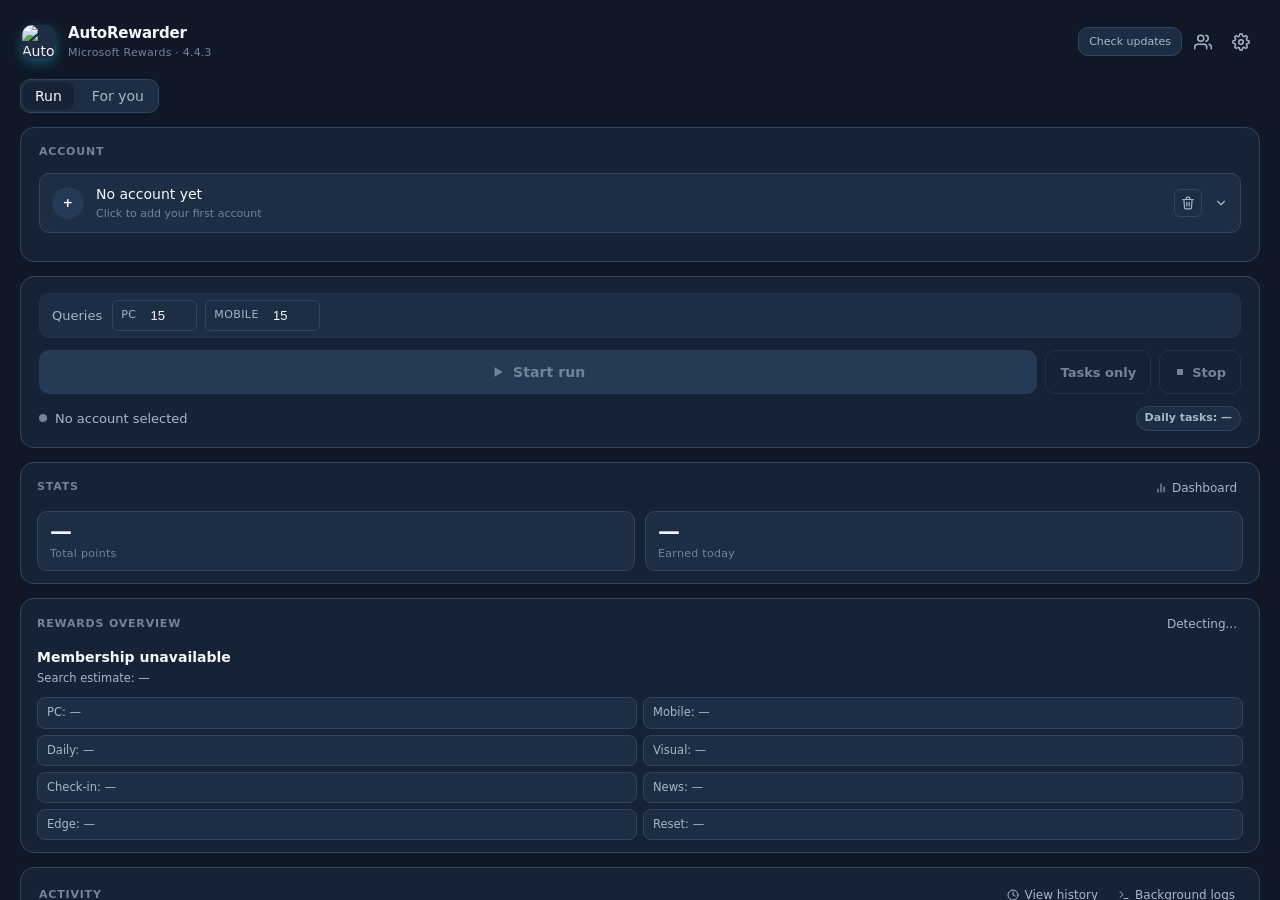
==== gui/index.html @ c113e915 "feat(pairing): add 2-step phone pairing wizard with direct APK download QR (v4.4.3)" ====
<!DOCTYPE html>
<html lang="en">
<head>
  <meta charset="UTF-8">
  <title>AutoRewarder</title>

  <link rel="stylesheet" href="normalize.css">
  <link rel="stylesheet" href="styles.css">
</head>
<body>

  <main class="app">

    <!-- ==================== Header ==================== -->
    <header class="app-header">
      <div class="brand">
        <div class="brand-mark" aria-hidden="true">
        <img src="autorewarder-icon.ico" alt="AutoRewarder">
        </div>
        <div class="brand-text">
          <h1>AutoRewarder</h1>
          <span class="brand-sub" id="app_version">Microsoft Rewards · 4.4.3</span>
        </div>
      </div>

      <div class="header-actions">
        <button id="updates_btn" class="updates-btn" type="button" onclick="check_updates_manual()" title="Check for updates">Check updates</button>
        <button id="manageBtn" class="icon-ghost" type="button" aria-label="Manage accounts" title="Manage accounts">
          <svg width="18" height="18" viewBox="0 0 24 24" fill="none" stroke="currentColor" stroke-width="2" stroke-linecap="round" stroke-linejoin="round">
            <path d="M17 21v-2a4 4 0 0 0-4-4H5a4 4 0 0 0-4 4v2"></path>
            <circle cx="9" cy="7" r="4"></circle>
            <path d="M23 21v-2a4 4 0 0 0-3-3.87"></path>
            <path d="M16 3.13a4 4 0 0 1 0 7.75"></path>
          </svg>
        </button>
        <button id="settingsBtn" class="icon-ghost" type="button" aria-label="Settings" title="Settings">
          <svg width="18" height="18" viewBox="0 0 24 24" fill="none" stroke="currentColor" stroke-width="2" stroke-linecap="round" stroke-linejoin="round">
            <circle cx="12" cy="12" r="3"></circle>
            <path d="M19.4 15a1.65 1.65 0 0 0 .33 1.82l.06.06a2 2 0 1 1-2.83 2.83l-.06-.06a1.65 1.65 0 0 0-1.82-.33 1.65 1.65 0 0 0-1 1.51V21a2 2 0 1 1-4 0v-.09A1.65 1.65 0 0 0 9 19.4a1.65 1.65 0 0 0-1.82.33l-.06.06a2 2 0 1 1-2.83-2.83l.06-.06A1.65 1.65 0 0 0 4.6 15a1.65 1.65 0 0 0-1.51-1H3a2 2 0 1 1 0-4h.09A1.65 1.65 0 0 0 4.6 9a1.65 1.65 0 0 0-.33-1.82l-.06-.06a2 2 0 1 1 2.83-2.83l.06.06A1.65 1.65 0 0 0 9 4.6a1.65 1.65 0 0 0 1-1.51V3a2 2 0 1 1 4 0v.09a1.65 1.65 0 0 0 1 1.51 1.65 1.65 0 0 0 1.82-.33l.06-.06a2 2 0 1 1 2.83 2.83l-.06.06A1.65 1.65 0 0 0 19.4 9a1.65 1.65 0 0 0 1.51 1H21a2 2 0 1 1 0 4h-.09a1.65 1.65 0 0 0-1.51 1z"></path>
          </svg>
        </button>
      </div>
    </header>

    <div id="updates_panel" class="update-panel" hidden>
      <span id="updates_message"></span>
      <span class="update-actions">
        <button id="updates_download_btn" class="btn-secondary" type="button" onclick="download_custom_update()">Download</button>
        <button class="btn-secondary" type="button" onclick="cancel_custom_update()">Cancel</button>
      </span>
    </div>

    <div id="update_modal" class="update-modal-backdrop" hidden>
      <section class="update-modal" role="dialog" aria-modal="true" aria-labelledby="update_modal_title">
        <div class="update-logo-wrap">
          <img class="update-logo" src="autorewarder-icon.ico" alt="AutoRewarder">
        </div>
        <h2 id="update_modal_title" class="update-modal-title" data-i18n="update.title">Updating AutoRewarder</h2>
        <p id="update_modal_stage" class="update-modal-stage" data-i18n="update.downloading">Downloading…</p>
        <div class="update-progress-track" aria-hidden="true">
          <div id="update_progress_bar" class="update-progress-bar"></div>
        </div>
        <p id="update_modal_detail" class="update-modal-detail" data-i18n="update.detail">Please keep AutoRewarder open.</p>
      </section>
    </div>

    <nav class="app-tabs" role="tablist" aria-label="Main">
      <button type="button" class="app-tab is-active" id="tab_btn_run" role="tab" aria-selected="true" onclick="switch_app_tab('run')" data-i18n="run">Run</button>
      <button type="button" class="app-tab" id="tab_btn_manual" role="tab" aria-selected="false" onclick="switch_app_tab('manual')">
        <span data-i18n="for_you">For you</span> <span class="tab-badge" id="manual_badge" hidden>0</span>
      </button>
    </nav>

    <div id="panel_run">
    <!-- ==================== Account card ==================== -->
    <section class="card account-card">
      <div class="card-label" data-i18n="account">Account</div>
      <div class="account-picker" id="account_picker">
        <div class="account-trigger" id="account_trigger" role="button" tabindex="0" aria-haspopup="listbox" aria-expanded="false">
          <span class="avatar" id="current_avatar" aria-hidden="true">?</span>
          <span class="account-info">
            <span class="account-name" id="current_label">No account</span>
            <span class="account-meta" id="current_meta">Loading…</span>
          </span>
          <button class="account-delete icon-btn danger" id="deleteAccountBtn" type="button" aria-label="Delete this account" title="Delete this account" hidden>
            <svg viewBox="0 0 24 24" aria-hidden="true"><polyline points="3 6 5 6 21 6"></polyline><path d="M19 6l-1 14a2 2 0 0 1-2 2H8a2 2 0 0 1-2-2L5 6"></path><path d="M10 11v6"></path><path d="M14 11v6"></path><path d="M9 6V4a2 2 0 0 1 2-2h2a2 2 0 0 1 2 2v2"></path></svg>
          </button>
          <svg class="chev" width="14" height="14" viewBox="0 0 24 24" fill="none" stroke="currentColor" stroke-width="2" stroke-linecap="round" stroke-linejoin="round" aria-hidden="true">
            <polyline points="6 9 12 15 18 9"></polyline>
          </svg>
        </div>
        <div class="account-menu" id="account_menu" role="listbox" hidden></div>
      </div>
      <div class="phone-device" id="phone_device_wrap"></div>
    </section>

    <!-- ==================== Run card ==================== -->
    <section class="card run-card">
      <div class="run-top">
        <div class="field-inline queries-panel">
          <span class="field-label" data-i18n="queries">Queries</span>
          <div class="count-group">
            <label class="count-field" title="Desktop searches (up to 30/day on Microsoft Rewards)">
              <span>PC</span>
              <input type="number" id="count_pc" value="15" min="0" max="130">
            </label>
            <label class="count-field" title="Mobile searches (up to 20/day on Microsoft Rewards)">
              <span data-i18n="label.mobile">Mobile</span>
              <input type="number" id="count_mobile" value="15" min="0" max="99">
            </label>
          </div>
        </div>
      </div>

      <div class="run-actions">
        <button id="start_btn" class="primary-btn-lg" onclick="start_bot()" disabled>
          <svg class="btn-icon" width="14" height="14" viewBox="0 0 24 24" fill="currentColor" aria-hidden="true">
            <polygon points="6 4 20 12 6 20 6 4"></polygon>
          </svg>
          <span class="btn-label" data-i18n="run.start">Start run</span>
        </button>
        <button id="tasks_only_btn" class="tasks-only-btn" type="button" onclick="start_tasks_only()" disabled title="Skip searches; only remaining daily tasks, visual search, check-in and news" data-i18n="run.tasks">
          Tasks only
        </button>
        <button id="stop_btn" class="stop-btn" type="button" onclick="stop_bot()" disabled aria-label="Stop the current run">
          <svg width="12" height="12" viewBox="0 0 24 24" fill="currentColor" aria-hidden="true">
            <rect x="6" y="6" width="12" height="12" rx="1"></rect>
          </svg>
          <span class="stop-label" data-i18n="run.stop">Stop</span>
        </button>
      </div>
      <p class="run-block-reason" id="run_block_reason" hidden></p>

      <div class="status-row">
        <span class="dot" id="dot"></span>
        <span id="status_text">Loading…</span>
        <span class="task-pill" id="daily_task_pill" data-state="unknown">Daily tasks: —</span>
      </div>
    </section>

    <!-- ==================== Stats card ==================== -->
    <section class="card stats-card" id="stats_card" role="button" tabindex="0"
             title="Open the statistics dashboard" onclick="show_stats()"
             onkeydown="if (event.key === 'Enter' || event.key === ' ') { event.preventDefault(); show_stats(); }">
      <div class="card-header">
             <div class="card-label" data-i18n="stats">Stats</div>
        <span class="ghost-link" aria-hidden="true">
          <svg width="12" height="12" viewBox="0 0 24 24" fill="none" stroke="currentColor" stroke-width="2" stroke-linecap="round" stroke-linejoin="round">
            <line x1="18" y1="20" x2="18" y2="10"></line>
            <line x1="12" y1="20" x2="12" y2="4"></line>
            <line x1="6" y1="20" x2="6" y2="14"></line>
          </svg>
           <span data-i18n="stats.dashboard">Dashboard</span>
        </span>
      </div>
      <div class="stats-tiles">
        <div class="stat-tile">
          <span class="stat-value" id="stat_total">—</span>
           <span class="stat-label" id="stat_total_label" data-i18n="stats.total">Total points</span>
        </div>
        <div class="stat-tile">
          <span class="stat-value" id="stat_session">—</span>
          <span class="stat-label"><span data-i18n="stats.today">Earned today</span> <span id="stat_session_date" class="stat-date"></span></span>
        </div>
      </div>
    </section>

    <section class="card rewards-card" id="rewards_overview_card">
      <div class="card-header">
         <div class="card-label" data-i18n="rewards">Rewards overview</div>
        <span class="ghost-link" id="rewards_region">Detecting...</span>
      </div>
      <div class="rewards-summary">
        <div><strong id="rewards_level">Membership unavailable</strong><span id="rewards_estimate">Search estimate: —</span></div>
        <div class="rewards-progress">
          <span id="progress_pc">PC: —</span><span id="progress_mobile">Mobile: —</span>
          <span id="progress_daily">Daily: —</span>
          <span id="progress_visual">Visual: —</span>
          <span id="progress_checkin">Check-in: —</span>
          <span id="progress_news">News: —</span>
          <span id="progress_edge">Edge: —</span>
          <span id="progress_reset">Reset: —</span>
        </div>
      </div>
    </section>

    <!-- ==================== Activity card ==================== -->
    <section class="card activity-card">
      <div class="card-header">
         <div class="card-label" data-i18n="activity">Activity</div>
        <div style="display:flex; gap:8px; align-items:center;">
          <button id="history_btn" class="ghost-link" type="button" onclick="show_history()">
            <svg width="12" height="12" viewBox="0 0 24 24" fill="none" stroke="currentColor" stroke-width="2" stroke-linecap="round" stroke-linejoin="round" aria-hidden="true">
              <circle cx="12" cy="12" r="10"></circle>
              <polyline points="12 6 12 12 16 14"></polyline>
            </svg>
            <span data-i18n="history">View history</span>
          </button>
          <button id="logs_btn" class="ghost-link" type="button" onclick="show_background_logs()">
            <svg width="12" height="12" viewBox="0 0 24 24" fill="none" stroke="currentColor" stroke-width="2" stroke-linecap="round" stroke-linejoin="round" aria-hidden="true">
              <path d="M4 17l6-6-6-6"></path>
              <path d="M12 19h8"></path>
            </svg>
            <span data-i18n="background_logs">Background logs</span>
          </button>
        </div>
      </div>
      <div id="log_area" class="activity-feed"></div>
    </section>
    </div>

    <div id="panel_manual" hidden>
      <section class="card manual-card">
        <div class="card-header">
          <div class="card-label">Needs you</div>
        </div>
        <p class="manual-hint">Quests and leftover cards from your live /earn page that still need you (or that the bot could not finish). The list is detected and refreshed automatically in the background. Ignore hides until you unignore; Remove hides for good.</p>
        <div id="manual_task_list" class="manual-list"></div>
        <div id="manual_ignored_wrap" hidden>
          <div class="card-label" style="margin-top:14px">Ignored</div>
          <div id="manual_ignored_list" class="manual-list"></div>
        </div>
      </section>
    </div>

    <footer class="app-footer">
        AutoRewarder by <img class="footer-logo" src="autorewarder-icon.ico" alt="AutoRewarder"> <a href="#" id="repo_link" onclick="pywebview.api.open_link('https://github.com/iGlitchOn'); return false;">iGlitchOn</a>
    </footer>

  </main>

  <!-- ==================== Empty state (first launch) ==================== -->
  <div id="empty_state" class="empty-overlay" hidden>
    <div class="empty-card">
      <div class="empty-illu" aria-hidden="true">
        <svg width="96" height="96" viewBox="0 0 96 96" fill="none" stroke="currentColor" stroke-width="2" stroke-linecap="round" stroke-linejoin="round">
          <rect x="14" y="22" width="68" height="44" rx="4" fill="var(--surface-2)"></rect>
          <line x1="8" y1="70" x2="88" y2="70"></line>
          <line x1="38" y1="70" x2="58" y2="70" stroke-width="3" stroke="var(--surface-2)"></line>
          <circle cx="48" cy="42" r="11" fill="var(--accent-soft)" stroke="var(--accent)"></circle>
          <line x1="48" y1="36" x2="48" y2="48" stroke="var(--accent)"></line>
          <line x1="42" y1="42" x2="54" y2="42" stroke="var(--accent)"></line>
        </svg>
      </div>
      <h2 class="empty-title" data-i18n="welcome">Welcome to AutoRewarder</h2>
      <p class="empty-subtitle" data-i18n="add_first_account">Add your first Microsoft account to get started.</p>
      <button id="empty_cta" class="primary-btn-lg" type="button" data-i18n="add_account">Add account</button>
    </div>
  </div>

  <!-- ==================== Settings modal ==================== -->
  <div id="settings_modal" class="modal-backdrop" hidden>
    <div class="modal-box wide" role="dialog" aria-modal="true" aria-labelledby="settings_modal_title">
      <div class="modal-header">
        <h3 id="settings_modal_title" class="modal-title" data-i18n="settings">Settings</h3>
        <button id="settingsModalClose" class="icon-ghost" type="button" aria-label="Close">
          <svg width="16" height="16" viewBox="0 0 24 24" fill="none" stroke="currentColor" stroke-width="2" stroke-linecap="round" stroke-linejoin="round">
            <line x1="18" y1="6" x2="6" y2="18"></line>
            <line x1="6" y1="6" x2="18" y2="18"></line>
          </svg>
        </button>
      </div>
      <div class="modal-body">

        <section class="settings-group">
          <div class="settings-group-title" data-i18n="general">General</div>
          <div class="settings-row">
            <div class="settings-row-text">
              <div class="settings-row-label" data-i18n="settings.language">Language</div>
              <div class="settings-row-hint" data-i18n="settings.language_hint">Automatic uses Windows / region. Applies to this PC and the linked phone.</div>
            </div>
            <select id="uiLanguageSelect" class="settings-select">
              <option value="auto" data-i18n="settings.language_auto">Automatic (Windows / region)</option>
              <option value="es" data-language-option="es">Español</option>
              <option value="en" data-language-option="en">English</option>
              <option value="pt" data-language-option="pt">Português</option>
              <option value="zh" data-language-option="zh">中文</option>
            </select>
          </div>
          <label class="settings-row">
            <div class="settings-row-text">
              <div class="settings-row-label" data-i18n="hide_browser">Hide browser</div>
              <div class="settings-row-hint" data-i18n="hide_browser_hint">Run Edge in the background (headless). Off by default. Saved automatically when you toggle it.</div>
            </div>
            <span class="toggle-compact">
              <input type="checkbox" id="hideBrowserToggle">
              <span class="toggle-pill"></span>
            </span>
          </label>
          <label class="settings-row">
            <div class="settings-row-text">
              <div class="settings-row-label" data-i18n="open_on_login">Open AutoRewarder when you sign in</div>
              <div class="settings-row-hint" id="open_on_login_hint" data-i18n="settings.login_hint">When you sign in to Windows, run leftover searches and daily tasks. If everything is already done, AutoRewarder closes.</div>
            </div>
            <span class="toggle-compact">
              <input type="checkbox" id="openOnLoginToggle">
              <span class="toggle-pill"></span>
            </span>
          </label>
          <label class="settings-row">
            <div class="settings-row-text">
              <div class="settings-row-label" data-i18n="background_run">Enable Background Auto-Run</div>
              <div class="settings-row-hint" id="startup_hint" data-i18n="settings.background_hint">Automatically run AutoRewarder in the background at each account's scheduled time.</div>
            </div>
            <span class="toggle-compact">
              <input type="checkbox" id="startupToggle">
              <span class="toggle-pill"></span>
            </span>
          </label>
          <label class="settings-row">
            <div class="settings-row-text">
              <div class="settings-row-label" data-i18n="close_to_tray">Close to tray</div>
              <div class="settings-row-hint" data-i18n="close_to_tray_hint">Clicking X minimizes to the system tray instead of quitting. Takes effect on next launch.</div>
            </div>
            <span class="toggle-compact">
              <input type="checkbox" id="closeToTrayToggle">
              <span class="toggle-pill"></span>
            </span>
          </label>
          <div class="settings-row" style="flex-direction: column; align-items: stretch; gap: 10px;">
            <div class="settings-row-text">
              <div class="settings-row-label" data-i18n="settings.manual_delay_title">Pause between manual searches</div>
              <div class="settings-row-hint" data-i18n="settings.manual_delay_hint">Sets a random pause between search queries during a normal manual run. Does not apply to scheduled runs or Advanced scheduling.</div>
            </div>
            <div class="form-grid-2">
              <div class="form-field">
                <label for="manualSearchDelayMin" data-i18n="settings.manual_delay_min">MINIMUM, SECONDS</label>
                <input type="number" id="manualSearchDelayMin" min="0" max="1800" step="0.1" value="4">
              </div>
              <div class="form-field">
                <label for="manualSearchDelayMax" data-i18n="settings.manual_delay_max">MAXIMUM, SECONDS</label>
                <input type="number" id="manualSearchDelayMax" min="0" max="1800" step="0.1" value="10">
              </div>
            </div>
          </div>
        </section>

        <section class="settings-group">
          <div class="settings-group-title" data-i18n="daily_tasks">Daily tasks</div>
          <p class="settings-group-hint" data-i18n="daily_tasks_group_hint">
            A task that already ran today is skipped on the next run. Turn these on to run it again anyway.
          </p>
          <label class="settings-row">
            <div class="settings-row-text">
              <div class="settings-row-label" data-i18n="force_daily">Force daily tasks</div>
              <div class="settings-row-hint" data-i18n="force_daily_hint">Run the Daily Set and More Activities even when today is already marked as done. Cards that are genuinely complete are still skipped.</div>
            </div>
            <span class="toggle-compact">
              <input type="checkbox" id="forceDailyToggle">
              <span class="toggle-pill"></span>
            </span>
          </label>
          <label class="settings-row">
            <div class="settings-row-text">
              <div class="settings-row-label" data-i18n="force_visual">Force visual search</div>
              <div class="settings-row-hint" data-i18n="force_visual_hint">Run the visual search even when today is already marked as done. A different image is used each time.</div>
            </div>
            <span class="toggle-compact">
              <input type="checkbox" id="forceVisualToggle">
              <span class="toggle-pill"></span>
            </span>
          </label>
        </section>

        <section class="settings-group">
          <div class="settings-group-title" data-i18n="search_terms">Search terms</div>
          <label class="settings-row">
            <div class="settings-row-text">
              <div class="settings-row-label" data-i18n="ai_terms">Generate search terms with AI (LLM)</div>
              <div class="settings-row-hint" data-i18n="ai_terms_hint">Use your own LLM API key to generate fresh queries in your language on each run. Falls back to the built-in list if generation fails.</div>
            </div>
            <span class="toggle-compact">
              <input type="checkbox" id="llmToggle">
              <span class="toggle-pill"></span>
            </span>
          </label>

          <div id="llm_fields" class="llm-fields">
            <div class="form-grid-2">
              <div class="form-field">
                <label for="llmProvider" data-i18n="provider">Provider</label>
                <select id="llmProvider">
                  <option value="openai">OpenAI</option>
                  <option value="openai-compatible">OpenAI-compatible</option>
                  <option value="anthropic">Anthropic</option>
                  <option value="gemini">Google Gemini</option>
                </select>
              </div>
              <div class="form-field">
                <label for="llmModel" data-i18n="model">Model</label>
                <input type="text" id="llmModel" data-i18n-placeholder="default_provider" placeholder="Default for provider" autocomplete="off" spellcheck="false">
              </div>
            </div>
            <div class="form-field" id="llm_base_url_field" hidden style="margin-bottom: 10px;">
              <label for="llmBaseUrl" data-i18n="base_url">Base URL</label>
              <input type="url" id="llmBaseUrl" placeholder="https://api.example.com/v1 or http://localhost:11434/v1" autocomplete="off" spellcheck="false">
            </div>
            <div class="form-grid-2">
              <div class="form-field">
                <label for="llmApiKey" data-i18n="api_key">API key</label>
                <input type="password" id="llmApiKey" data-i18n-placeholder="your_api_key" placeholder="Your own API key" autocomplete="off" spellcheck="false">
              </div>
              <div class="form-field">
                <label for="llmLocale" data-i18n="language">Language</label>
                <input type="text" id="llmLocale" placeholder="auto" autocomplete="off" spellcheck="false">
              </div>
            </div>
            <p class="form-hint" id="llm_locale_hint">Leave "auto" to follow your system language, or enter a locale like fr-FR.</p>
            <p class="form-hint" data-i18n="llm_key_hint">Your API key is stored locally in settings.json (plain text). Requests only send a prompt asking for queries — no personal data.</p>
          </div>
        </section>

        <section class="settings-group">
          <div class="settings-group-title" data-i18n="scheduled_runs">Scheduled runs</div>
          <p class="settings-group-hint" data-i18n="schedule_group_hint">
            One schedule per account. Each run fires at a random minute inside its window for a natural look.
          </p>
          <div id="schedule_accounts_list" class="schedule-accounts-list"></div>
          <div id="schedule_empty" class="accounts-empty" data-i18n="schedule_empty_hint" hidden>
            No accounts yet. Add one first to schedule a run.
          </div>
        </section>

      </div>
      <div class="modal-footer">
        <button id="settingsCancel" class="btn-secondary" type="button" data-i18n="cancel">Cancel</button>
        <button id="settingsSave" class="btn-primary" type="button" data-i18n="save">Save</button>
      </div>
    </div>
  </div>

  <!-- ==================== Phone pairing modal (2 steps) ==================== -->
  <div id="phone_pair_modal" class="modal-backdrop" hidden>
    <div class="modal-box" role="dialog" aria-modal="true" aria-labelledby="phone_pair_title">
      <div class="modal-header">
        <h3 id="phone_pair_title" class="modal-title" data-i18n="pair.title">Link a phone</h3>
        <button id="phonePairClose" class="icon-ghost" type="button" aria-label="Close" onclick="cancel_phone_pairing()">
          <svg width="16" height="16" viewBox="0 0 24 24" fill="none" stroke="currentColor" stroke-width="2" stroke-linecap="round" stroke-linejoin="round">
            <line x1="18" y1="6" x2="6" y2="18"></line>
            <line x1="6" y1="6" x2="18" y2="18"></line>
          </svg>
        </button>
      </div>
      <div class="modal-body">
        <div class="pair-stepper" role="tablist">
          <button type="button" class="pair-step-tab is-active" id="pair_tab_step1" role="tab" aria-selected="true" onclick="set_phone_pair_step(1)">
            <span class="step-num">1</span>
            <span data-i18n="pair.step1_tab">Install app</span>
          </button>
          <button type="button" class="pair-step-tab" id="pair_tab_step2" role="tab" aria-selected="false" onclick="set_phone_pair_step(2)">
            <span class="step-num">2</span>
            <span data-i18n="pair.step2_tab">Link phone</span>
          </button>
        </div>

        <!-- Step 1: Download & Install latest Mobile APK -->
        <div id="phone_pair_step1" class="pair-step-panel">
          <p class="modal-message" data-i18n="pair.step1_desc">Scan this QR code with your phone's camera to automatically download the latest AutoRewarder APK.</p>
          <img id="phone_apk_qr" class="pair-qr" alt="Download APK QR" hidden>
          <div class="pair-center-actions">
            <button class="btn-secondary" type="button" id="phone_apk_copy" onclick="copy_apk_download_link()" data-i18n="pair.copy_apk_link">Copy download link</button>
          </div>
        </div>

        <!-- Step 2: Pair with QR or 6-digit code -->
        <div id="phone_pair_step2" class="pair-step-panel" hidden>
          <p class="modal-message" data-i18n="pair.hint">Open AutoRewarder on your phone and scan this QR code or enter the 6-digit code below.</p>
          <div class="pair-code" id="phone_pair_code" title="Click to copy">------</div>
          <div class="pair-center-actions">
            <button class="btn-secondary" type="button" id="phone_pair_copy" onclick="copy_pair_code()" data-i18n="pair.copy">Copy code</button>
          </div>
          <img id="phone_pair_qr" class="pair-qr" alt="Pairing QR" hidden>
          <p class="pair-meta" id="phone_pair_meta" data-i18n="pair.waiting">Starting remote link…</p>
        </div>
      </div>
      <div class="modal-footer">
        <button class="btn-secondary" type="button" id="phone_pair_back_btn" onclick="set_phone_pair_step(1)" data-i18n="pair.back_step1" hidden>← Step 1: Install</button>
        <button class="btn-secondary" type="button" onclick="cancel_phone_pairing()" data-i18n="cancel">Cancel</button>
        <button class="btn-primary" type="button" id="phone_pair_next_btn" onclick="set_phone_pair_step(2)" data-i18n="pair.next_step2">Next: Link phone →</button>
      </div>
    </div>
  </div>

  <!-- ==================== Accounts management modal ==================== -->
  <div id="accounts_modal" class="modal-backdrop" hidden>
    <div class="modal-box wide" role="dialog" aria-modal="true" aria-labelledby="accounts_modal_title">
      <div class="modal-header">
        <h3 id="accounts_modal_title" class="modal-title">Your accounts</h3>
        <button id="accountsModalClose" class="icon-ghost" type="button" aria-label="Close">
          <svg width="16" height="16" viewBox="0 0 24 24" fill="none" stroke="currentColor" stroke-width="2" stroke-linecap="round" stroke-linejoin="round">
            <line x1="18" y1="6" x2="6" y2="18"></line>
            <line x1="6" y1="6" x2="18" y2="18"></line>
          </svg>
        </button>
      </div>
      <div class="modal-body">
        <ul id="accounts_list" class="accounts-list"></ul>
        <button id="addAccountBtn" class="secondary-btn" type="button">
          <svg width="13" height="13" viewBox="0 0 24 24" fill="none" stroke="currentColor" stroke-width="2.2" stroke-linecap="round" stroke-linejoin="round" aria-hidden="true">
            <line x1="12" y1="5" x2="12" y2="19"></line>
            <line x1="5" y1="12" x2="19" y2="12"></line>
          </svg>
          Add account
        </button>
      </div>
    </div>
  </div>

  <!-- ==================== Toast container ==================== -->
  <div id="toast_container" class="toast-container" aria-live="polite" aria-atomic="false"></div>

  <!-- ==================== Generic modal ==================== -->
  <div id="app_modal" class="modal-backdrop" hidden>
    <div class="modal-box" role="dialog" aria-modal="true" aria-labelledby="modal_title">
      <div class="modal-header">
        <h3 id="modal_title" class="modal-title">Title</h3>
      </div>
      <div class="modal-body">
        <p id="modal_message" class="modal-message"></p>
        <input id="modal_input" class="modal-input" type="text" hidden>
      </div>
      <div class="modal-footer">
        <button id="modal_cancel" class="btn-secondary" type="button">Cancel</button>
        <button id="modal_confirm" class="btn-primary" type="button">OK</button>
      </div>
    </div>
  </div>

  <script src="i18n.js"></script>
  <script src="script.js"></script>
  <script src="settings.js"></script>

</body>
</html>
---- gui/styles.css ----
/* =========================================================================
   AutoRewarder — Design System
   Simple, modern, card-based dark UI.
   ========================================================================= */

:root {
  /* Tell the engine that the whole UI is dark-themed. Native form
     controls (notably the <input type="time"> clock indicator) then
     render their glyphs in their dark-mode variant — white-on-
     transparent instead of black — and stay visible on --surface-1. */
  color-scheme: dark;

  /* Palette */
  --bg:           #101827;
  --surface-1:    #162235;
  --surface-2:    #1d2d43;
  --surface-3:    #253a54;
  --border:       #30465f;
  --border-soft:  #22334a;

  --text:         #f4f8fc;
  --text-muted:   #a7b7c9;
  --text-dim:     #71849b;

  --accent:       #22c7d6;
  --accent-hover: #18aebe;
  --accent-soft:  rgba(34, 199, 214, 0.14);
  --accent-glow:  rgba(34, 199, 214, 0.35);

  --success:      #34d399;
  --success-soft: rgba(52, 211, 153, 0.15);
  --warning:      #f0b44d;
  --warning-soft: rgba(240, 180, 77, 0.15);
  --danger:       #e96b7a;
  --danger-soft:  rgba(233, 107, 122, 0.15);

  /* Geometry */
  --radius-sm:  6px;
  --radius-md:  10px;
  --radius-lg:  14px;
  --radius-xl:  18px;

  --shadow-sm:  0 1px 2px rgba(0, 0, 0, 0.3);
  --shadow-md:  0 4px 12px rgba(0, 0, 0, 0.35);
  --shadow-lg:  0 12px 32px rgba(0, 0, 0, 0.55);
}

* { box-sizing: border-box; }

html, body {
  height: 100%;
  margin: 0;
}

body {
  font-family: "Inter", -apple-system, "Segoe UI", system-ui, sans-serif;
  font-size: 14px;
  line-height: 1.5;
  background-color: var(--bg);
  color: var(--text);
  -webkit-font-smoothing: antialiased;
  user-select: none;
  overflow: hidden;
}

button {
  font-family: inherit;
  font-size: inherit;
  cursor: pointer;
}

/* =========================================================================
   App shell
   ========================================================================= */

.app {
  display: flex;
  flex-direction: column;
  gap: 14px;
  padding: 20px;
  height: 100%;
  overflow-y: auto;
  overscroll-behavior: contain;
  scrollbar-width: none;
  -ms-overflow-style: none;
}

.app::-webkit-scrollbar,
.activity-feed::-webkit-scrollbar,
.account-menu::-webkit-scrollbar,
.modal-body::-webkit-scrollbar {
  width: 0;
  height: 0;
  display: none;
}

/* Header */

.app-header {
  display: flex;
  align-items: center;
  justify-content: space-between;
  padding: 2px 2px 4px 2px;
}

#panel_run,
#panel_manual {
  display: flex;
  flex-direction: column;
  gap: 14px;
}

#panel_run[hidden],
#panel_manual[hidden] {
  display: none !important;
}

.app-tabs {
  display: flex;
  gap: 6px;
  padding: 2px;
  background: var(--surface-2);
  border: 1px solid var(--border);
  border-radius: var(--radius-md);
  width: fit-content;
}

.app-tab {
  border: 0;
  background: transparent;
  color: var(--text-muted);
  padding: 6px 12px;
  border-radius: 8px;
  display: inline-flex;
  align-items: center;
  gap: 6px;
}

.app-tab.is-active {
  background: var(--surface-1);
  color: var(--text);
}

.tab-badge {
  min-width: 18px;
  height: 18px;
  padding: 0 5px;
  border-radius: 9px;
  background: var(--accent-soft);
  color: var(--accent);
  font-size: 11px;
  line-height: 18px;
  text-align: center;
}

.manual-hint {
  margin: 0 0 12px;
  color: var(--text-muted);
  font-size: 13px;
}

.manual-list {
  display: flex;
  flex-direction: column;
  gap: 8px;
}

.manual-row {
  display: flex;
  gap: 12px;
  align-items: flex-start;
  justify-content: space-between;
  padding: 10px 12px;
  background: var(--surface-2);
  border: 1px solid var(--border);
  border-radius: var(--radius-md);
}

.manual-row.is-ignored {
  opacity: 0.7;
}

.manual-row-title {
  font-weight: 600;
  margin-bottom: 2px;
}

.manual-row-detail {
  color: var(--text-muted);
  font-size: 12px;
}

.manual-row-actions {
  display: flex;
  flex-wrap: wrap;
  gap: 6px;
  flex-shrink: 0;
}

.manual-empty {
  color: var(--text-dim);
  margin: 0;
}

.danger-link {
  color: var(--danger) !important;
}

.brand {
  display: flex;
  align-items: center;
  gap: 12px;
}

.brand-mark {
  width: 34px;
  height: 34px;
  border-radius: 10px;
  background: var(--surface-2);
  overflow: hidden;
  display: flex;
  align-items: center;
  justify-content: center;
  box-shadow: 0 4px 12px var(--accent-glow);
}

.brand-mark img {
  width: 100%;
  height: 100%;
  object-fit: cover;
  display: block;
}

.brand-text h1 {
  margin: 0;
  font-size: 15px;
  font-weight: 600;
  letter-spacing: -0.2px;
}

.brand-sub {
  display: block;
  font-size: 11px;
  color: var(--text-dim);
  letter-spacing: 0.2px;
}

.header-actions {
  display: flex;
  align-items: center;
  gap: 4px;
}

.app-footer {
  text-align: center;
  font-size: 11px;
  color: var(--text-dim);
  padding: 18px 0 8px 0;
  margin-top: auto;
  flex-shrink: 0;
}

.app-footer a {
  color: var(--accent);
  text-decoration: none;
  font-weight: 500;
  transition: color 0.15s;
}

.app-footer a:hover {
  color: var(--accent-hover);
  text-decoration: underline;
}

/* =========================================================================
   Card
   ========================================================================= */

.card {
  background-color: var(--surface-1);
  border: 1px solid var(--border);
  border-radius: var(--radius-lg);
  padding: 16px 18px;
  display: flex;
  flex-direction: column;
  gap: 12px;
}

.card-label {
  font-size: 11px;
  font-weight: 600;
  letter-spacing: 0.8px;
  text-transform: uppercase;
  color: var(--text-dim);
}

.card-header {
  display: flex;
  align-items: center;
  justify-content: space-between;
}

/* =========================================================================
   Account picker (custom dropdown)
   ========================================================================= */

.account-picker {
  position: relative;
}

.account-trigger {
  width: 100%;
  display: flex;
  align-items: center;
  gap: 12px;
  padding: 10px 12px;
  background-color: var(--surface-2);
  border: 1px solid var(--border);
  border-radius: var(--radius-md);
  color: var(--text);
  text-align: left;
  cursor: pointer;
  transition: border-color 0.15s, background-color 0.15s, box-shadow 0.15s;
}

.account-trigger:hover:not(:disabled) {
  border-color: var(--accent);
  background-color: var(--surface-3);
}

.account-trigger:focus-visible {
  outline: none;
  border-color: var(--accent);
  box-shadow: 0 0 0 3px var(--accent-soft);
}

.account-trigger:disabled {
  cursor: not-allowed;
  opacity: 0.7;
}

.account-trigger .account-delete {
  flex: 0 0 auto;
}

.account-trigger[aria-expanded="true"] .chev {
  transform: rotate(180deg);
}

.account-info {
  display: flex;
  flex-direction: column;
  gap: 1px;
  flex: 1;
  min-width: 0;
}

.account-name {
  font-size: 14px;
  font-weight: 500;
  color: var(--text);
  overflow: hidden;
  text-overflow: ellipsis;
  white-space: nowrap;
}

.account-meta {
  font-size: 11px;
  color: var(--text-dim);
}

.phone-device {
  display: flex;
  flex-direction: column;
  gap: 8px;
}

.phone-row {
  width: 100%;
  display: flex;
  align-items: center;
  gap: 12px;
  padding: 10px 12px;
  background-color: var(--surface-2);
  border: 1px solid var(--border);
  border-radius: var(--radius-md);
  color: var(--text);
  text-align: left;
}

.phone-row.is-linked {
  flex-direction: column;
  align-items: stretch;
  gap: 10px;
}

.phone-row-top {
  display: flex;
  align-items: center;
  gap: 10px;
  width: 100%;
  min-width: 0;
}

.phone-row.is-empty {
  border-style: dashed;
  cursor: pointer;
}

.phone-row.is-empty:hover {
  border-color: var(--accent);
  background-color: var(--surface-3);
}

.phone-row .avatar {
  background: #3b6fd9;
}

.avatar.phone-ico {
  display: inline-flex;
  align-items: center;
  justify-content: center;
  font-size: 0;
}
.avatar.phone-ico svg { display: block; }

.phone-dot {
  width: 8px;
  height: 8px;
  border-radius: 50%;
  background: var(--text-dim);
  flex-shrink: 0;
}

.phone-dot.on {
  background: var(--success);
  box-shadow: 0 0 0 3px var(--success-soft);
}

.phone-row-actions {
  display: grid;
  grid-template-columns: repeat(4, minmax(0, 1fr));
  gap: 6px;
  width: 100%;
}

.phone-mini {
  border: 1px solid var(--border);
  background: var(--surface-3);
  color: var(--text-muted);
  padding: 6px 8px;
  border-radius: 8px;
  font-size: 11.5px;
  font-weight: 500;
  text-align: center;
  white-space: nowrap;
  overflow: hidden;
  text-overflow: ellipsis;
  transition: color 0.15s, border-color 0.15s, background-color 0.15s;
}

.phone-mini:hover {
  color: var(--text);
  border-color: var(--accent);
}

.phone-mini.primary-subtle {
  background: var(--accent-soft);
  border-color: rgba(34, 199, 214, 0.35);
  color: var(--accent);
  font-weight: 600;
}

.phone-mini.danger-subtle {
  flex-shrink: 0;
  background: rgba(233, 107, 122, 0.1);
  border-color: rgba(233, 107, 122, 0.3);
  color: var(--danger);
}

.pair-code {
  font-family: ui-monospace, "Cascadia Mono", Consolas, monospace;
  font-size: 32px;
  letter-spacing: 8px;
  text-align: center;
  padding: 14px 0 8px;
  color: var(--text);
}

.pair-meta {
  text-align: center;
  color: var(--text-muted);
  font-size: 12px;
  margin: 0;
}

.pair-code {
  cursor: pointer;
  user-select: all;
}

.pair-qr {
  display: block;
  width: 240px;
  height: 240px;
  margin: 14px auto 8px;
  background: #fff;
  border-radius: 12px;
  padding: 10px;
}

.pair-stepper {
  display: grid;
  grid-template-columns: 1fr 1fr;
  gap: 6px;
  padding: 4px;
  margin-bottom: 12px;
  background: var(--surface-2);
  border: 1px solid var(--border);
  border-radius: var(--radius-md);
}

.pair-step-tab {
  display: inline-flex;
  align-items: center;
  justify-content: center;
  gap: 6px;
  padding: 7px 10px;
  border: none;
  border-radius: 8px;
  background: transparent;
  color: var(--text-muted);
  font-size: 12.5px;
  font-weight: 600;
  cursor: pointer;
  transition: background-color 0.15s, color 0.15s;
}

.pair-step-tab .step-num {
  width: 18px;
  height: 18px;
  border-radius: 50%;
  background: var(--surface-3);
  color: var(--text-muted);
  font-size: 11px;
  font-weight: 700;
  display: inline-flex;
  align-items: center;
  justify-content: center;
}

.pair-step-tab.is-active {
  background: var(--surface-1);
  color: var(--text);
  box-shadow: var(--shadow-sm);
}

.pair-step-tab.is-active .step-num {
  background: var(--accent);
  color: #06131a;
}

.pair-step-panel[hidden] {
  display: none !important;
}

.pair-center-actions {
  display: flex;
  justify-content: center;
  margin: 6px 0;
}

.run-block-reason {
  margin: 8px 0 0;
  color: var(--warning);
  font-size: 12px;
}

.settings-select {
  background: var(--surface-3);
  color: var(--text);
  border: 1px solid var(--border);
  border-radius: 8px;
  padding: 6px 8px;
  max-width: 220px;
}

.chev {
  color: var(--text-muted);
  flex-shrink: 0;
  transition: transform 0.2s;
}

.account-menu {
  position: absolute;
  top: calc(100% + 6px);
  left: 0;
  right: 0;
  z-index: 50;
  background-color: var(--surface-2);
  border: 1px solid var(--border);
  border-radius: var(--radius-md);
  padding: 6px;
  box-shadow: var(--shadow-md);
  max-height: 260px;
  overflow-y: auto;
  animation: menu-in 0.15s ease-out;
}

.account-menu[hidden] { display: none; }

.account-option {
  display: flex;
  align-items: center;
  gap: 10px;
  width: 100%;
  padding: 8px 10px;
  background: transparent;
  border: none;
  border-radius: var(--radius-sm);
  color: var(--text);
  text-align: left;
  transition: background-color 0.1s;
}

.account-option:hover {
  background-color: var(--surface-3);
}

.account-option.current {
  background-color: var(--accent-soft);
}

.account-option.current .account-option-check {
  color: var(--accent);
  opacity: 1;
}

.account-option-info {
  flex: 1;
  min-width: 0;
  display: flex;
  flex-direction: column;
  gap: 2px;
}

.account-option-name {
  display: block;
  font-size: 13px;
  line-height: 1.25;
  overflow: hidden;
  text-overflow: ellipsis;
  white-space: nowrap;
}

.account-option-meta {
  display: block;
  font-size: 11px;
  line-height: 1.2;
  color: var(--text-dim);
}

.account-option-check {
  color: transparent;
  flex-shrink: 0;
}

.menu-divider {
  height: 1px;
  background-color: var(--border-soft);
  margin: 4px 2px;
}

.menu-action {
  display: flex;
  align-items: center;
  gap: 8px;
  width: 100%;
  padding: 8px 10px;
  background: transparent;
  border: none;
  border-radius: var(--radius-sm);
  color: var(--accent);
  text-align: left;
  font-size: 13px;
  transition: background-color 0.1s;
}

.menu-action:hover { background-color: var(--accent-soft); }

@keyframes menu-in {
  from { opacity: 0; transform: translateY(-4px); }
  to   { opacity: 1; transform: translateY(0); }
}

/* =========================================================================
   Avatar
   ========================================================================= */

.avatar {
  display: inline-flex;
  align-items: center;
  justify-content: center;
  width: 32px;
  height: 32px;
  border-radius: 50%;
  font-size: 12px;
  font-weight: 600;
  color: white;
  text-transform: uppercase;
  flex-shrink: 0;
  letter-spacing: 0.3px;
  user-select: none;
}

.avatar-sm { width: 24px; height: 24px; font-size: 10px; }
.avatar-lg { width: 40px; height: 40px; font-size: 14px; }

/* =========================================================================
   Run card — queries, big start button
   ========================================================================= */

.run-top {
  display: flex;
  align-items: center;
  justify-content: flex-start;
  flex-wrap: wrap;
  gap: 12px;
}

.run-top .toggle-row {
  flex: 0 0 auto;
  min-width: max-content;
}

.run-top .queries-panel {
  flex: 1 1 240px;
  min-width: 0;
}

.queries-panel {
  background-color: var(--surface-2);
  border: 1px solid var(--border-soft);
  border-radius: var(--radius-md);
  padding: 6px 12px;
}

input[type="number"]:disabled {
  opacity: 0.5;
  cursor: not-allowed;
}

.queries-panel:has(input[type="number"]:disabled) {
  opacity: 0.55;
}

.field-inline {
  display: flex;
  align-items: center;
  gap: 10px;
}

.field-label {
  font-size: 13px;
  color: var(--text-muted);
}

input[type="number"] {
  width: 60px;
  padding: 7px 8px;
  background-color: var(--surface-2);
  border: 1px solid var(--border);
  border-radius: var(--radius-sm);
  color: var(--text);
  font-size: 14px;
  font-weight: 500;
  text-align: center;
  outline: none;
  transition: border-color 0.15s, box-shadow 0.15s;
}

input[type="number"]:focus {
  border-color: var(--accent);
  box-shadow: 0 0 0 3px var(--accent-soft);
}

/* PC + Mobile query counters in the Run card */
.count-group {
  display: flex;
  gap: 8px;
}

.count-field {
  display: inline-flex;
  align-items: center;
  gap: 6px;
  padding: 4px 8px;
  background-color: var(--surface-2);
  border: 1px solid var(--border);
  border-radius: var(--radius-sm);
  cursor: pointer;
  transition: border-color 0.15s;
}

.count-field:hover { border-color: var(--accent); }
.count-field:focus-within {
  border-color: var(--accent);
  box-shadow: 0 0 0 3px var(--accent-soft);
}

.count-field > span {
  font-size: 11px;
  font-weight: 500;
  color: var(--text-muted);
  text-transform: uppercase;
  letter-spacing: 0.4px;
}

.count-field input[type="number"] {
  width: 46px;
  padding: 3px 4px;
  background-color: transparent;
  border: none;
  border-radius: 0;
  font-size: 13px;
}

.count-field input[type="number"]:focus {
  border: none;
  box-shadow: none;
}

/* Toggle switch */

.toggle-row {
  display: inline-flex;
  align-items: center;
  gap: 8px;
  cursor: pointer;
  user-select: none;
}

.toggle-row input {
  position: absolute;
  opacity: 0;
  pointer-events: none;
}

.toggle-pill {
  display: inline-block;
  width: 30px;
  height: 18px;
  background-color: var(--surface-3);
  border-radius: 20px;
  position: relative;
  transition: background-color 0.2s;
  flex-shrink: 0;
}

.toggle-pill::before {
  content: "";
  position: absolute;
  width: 12px;
  height: 12px;
  border-radius: 50%;
  background-color: white;
  top: 3px;
  left: 3px;
  transition: transform 0.2s;
}

.toggle-row input:checked + .toggle-pill {
  background-color: var(--accent);
}

.toggle-row input:checked + .toggle-pill::before {
  transform: translateX(12px);
}

.toggle-row input:focus-visible + .toggle-pill {
  box-shadow: 0 0 0 3px var(--accent-soft);
}

.toggle-label {
  font-size: 13px;
  color: var(--text-muted);
  white-space: nowrap;
}

/* Primary large button */

.primary-btn-lg {
  display: inline-flex;
  align-items: center;
  justify-content: center;
  gap: 8px;
  width: 100%;
  padding: 12px 16px;
  background-color: var(--accent);
  color: white;
  border: none;
  border-radius: var(--radius-md);
  font-size: 14px;
  font-weight: 600;
  letter-spacing: 0.1px;
  transition: background-color 0.15s, transform 0.05s, box-shadow 0.2s;
  box-shadow: 0 2px 8px var(--accent-glow);
}

.primary-btn-lg:hover:not(:disabled) {
  background-color: var(--accent-hover);
  box-shadow: 0 4px 14px var(--accent-glow);
}

.primary-btn-lg:active:not(:disabled) { transform: translateY(1px); }

.primary-btn-lg:disabled {
  background-color: var(--surface-3);
  color: var(--text-dim);
  cursor: not-allowed;
  box-shadow: none;
}

/* Run actions row: Start button (flex grow) + Stop button (fixed) */

.run-actions {
  display: flex;
  align-items: stretch;
  gap: 8px;
  width: 100%;
  flex-wrap: wrap;
}

.updates-btn {
  border: 1px solid var(--border);
  border-radius: var(--radius-md);
  background: var(--surface-2);
  color: var(--text-muted);
  padding: 7px 10px;
  font-size: 11px;
  cursor: pointer;
}

.updates-btn:hover { color: var(--text); border-color: var(--text-muted); }

.update-panel {
  display: flex;
  align-items: center;
  justify-content: space-between;
  gap: 10px;
  padding: 10px 12px;
  border: 1px solid var(--border);
  border-radius: var(--radius-md);
  background: var(--surface-2);
  color: var(--text-muted);
  font-size: 12px;
}

.update-panel[hidden] { display: none !important; }
.update-actions { display: inline-flex; gap: 6px; flex-shrink: 0; }

.update-modal-backdrop {
  position: fixed;
  inset: 0;
  z-index: 11000;
  display: flex;
  align-items: center;
  justify-content: center;
  background: rgba(1, 4, 9, 0.78);
  backdrop-filter: blur(5px);
}
.update-modal-backdrop[hidden] { display: none !important; }
.update-modal {
  width: 310px;
  max-width: calc(100vw - 36px);
  padding: 30px 28px 26px;
  text-align: center;
  background: var(--surface-1);
  border: 1px solid var(--border);
  border-radius: var(--radius-lg);
  box-shadow: var(--shadow-lg);
  animation: modal-in 0.22s ease-out;
}
.update-logo-wrap {
  width: 82px;
  height: 82px;
  margin: 0 auto 18px;
  display: grid;
  place-items: center;
  border-radius: 50%;
  background: var(--surface-2);
  border: 1px solid var(--border);
  animation: update-logo-spin 2.2s linear infinite;
}
.update-logo { width: 54px; height: 54px; object-fit: contain; }
.update-modal-title { margin: 0; color: var(--text); font-size: 16px; }
.update-modal-stage { margin: 12px 0 16px; color: var(--text); font-size: 14px; font-weight: 600; }
.update-modal-detail { margin: 12px 0 0; color: var(--text-muted); font-size: 12px; }
.update-progress-track { height: 6px; overflow: hidden; border-radius: 999px; background: var(--surface-3); }
.update-progress-bar { width: 4%; height: 100%; border-radius: inherit; background: var(--accent); transition: width 0.2s ease; }
@keyframes update-logo-spin { from { transform: rotate(0deg); } to { transform: rotate(360deg); } }

.footer-logo {
  width: 18px;
  height: 18px;
  margin: 0 3px;
  border-radius: 50%;
  object-fit: cover;
  vertical-align: -4px;
}

.run-actions > button { min-width: 0; min-height: 44px; }
.phone-actions > button { flex: 1 1 calc(50% - 4px); }
.pc-actions > button { flex: 1 1 calc(50% - 4px); }
.pc-actions > .primary-btn-lg { flex-basis: calc(50% - 4px); }

.run-actions .primary-btn-lg {
  flex: 1;
  width: auto;
}

.stop-btn {
  display: inline-flex;
  align-items: center;
  justify-content: center;
  gap: 6px;
  padding: 0 14px;
  background-color: transparent;
  color: var(--danger);
  border: 1px solid var(--danger-soft);
  border-radius: var(--radius-md);
  font-size: 13px;
  font-weight: 600;
  cursor: pointer;
  transition: background-color 0.15s, border-color 0.15s, color 0.15s;
}

.stop-btn:hover:not(:disabled) {
  background-color: var(--danger-soft);
  border-color: var(--danger);
}

.stop-btn:disabled {
  color: var(--text-dim);
  border-color: var(--border-soft);
  cursor: not-allowed;
}

.tasks-only-btn {
  display: inline-flex;
  align-items: center;
  justify-content: center;
  padding: 0 14px;
  background-color: transparent;
  color: var(--text);
  border: 1px solid var(--border);
  border-radius: var(--radius-md);
  font-size: 13px;
  font-weight: 600;
  white-space: nowrap;
  cursor: pointer;
  transition: background-color 0.15s, border-color 0.15s, color 0.15s;
}

.tasks-only-btn:hover:not(:disabled) {
  background-color: var(--accent-soft);
  border-color: var(--accent);
  color: var(--accent);
}

.tasks-only-btn:disabled {
  color: var(--text-dim);
  border-color: var(--border-soft);
  cursor: not-allowed;
}

.phone-actions .primary-btn-lg:disabled,
.phone-actions .tasks-only-btn:disabled {
  opacity: 0.58;
}

.task-pill {
  margin-left: auto;
  padding: 3px 8px;
  border-radius: 999px;
  border: 1px solid var(--border);
  background: var(--surface-2);
  color: var(--text-muted);
  font-size: 11px;
  font-weight: 600;
  white-space: nowrap;
}

.task-pill[data-state="done"] {
  border-color: var(--success);
  background: var(--success-soft);
  color: var(--success);
}

.task-pill[data-state="partial"] {
  border-color: var(--warning);
  background: var(--warning-soft);
  color: var(--warning);
}

.task-pill[data-state="pending"] {
  border-color: var(--accent);
  background: var(--accent-soft);
  color: var(--accent);
}

.stat-date {
  color: var(--text-dim);
  font-weight: 500;
  letter-spacing: 0;
}

.ctx-menu {
  position: fixed;
  z-index: 40;
  min-width: 160px;
  padding: 4px;
  background: var(--surface-1);
  border: 1px solid var(--border);
  border-radius: var(--radius-md);
  box-shadow: 0 8px 24px rgba(0, 0, 0, 0.35);
}

.ctx-menu button {
  display: block;
  width: 100%;
  text-align: left;
  padding: 8px 10px;
  background: transparent;
  border: none;
  border-radius: 6px;
  color: var(--text);
  font-size: 13px;
  cursor: pointer;
}

.ctx-menu button:hover {
  background: var(--surface-2);
}

/* Status row */

.status-row {
  display: flex;
  align-items: center;
  gap: 8px;
  font-size: 13px;
  color: var(--text-muted);
}

.dot {
  width: 8px;
  height: 8px;
  border-radius: 50%;
  background-color: var(--text-dim);
  transition: background-color 0.3s, box-shadow 0.3s;
}

.dot.ready   { background-color: var(--accent);  box-shadow: 0 0 8px var(--accent-glow); }
.dot.warning { background-color: var(--warning); box-shadow: 0 0 8px var(--warning-soft); }
.dot.active  {
  background-color: var(--success);
  box-shadow: 0 0 10px var(--success);
  animation: pulse 1.6s ease-in-out infinite;
}

@keyframes pulse {
  0%, 100% { box-shadow: 0 0 8px var(--success); }
  50%      { box-shadow: 0 0 16px var(--success); }
}

/* =========================================================================
   Stats card (compact) — opens the dashboard window on click
   ========================================================================= */

.stats-card {
  padding: 12px 16px;
  gap: 10px;
  cursor: pointer;
  transition: border-color 0.15s, background-color 0.15s, box-shadow 0.15s;
}

.stats-card:hover {
  border-color: var(--accent);
  box-shadow: 0 0 0 1px var(--accent-soft);
}

.stats-card:focus-visible {
  outline: none;
  border-color: var(--accent);
  box-shadow: 0 0 0 2px var(--accent-glow);
}

.stats-card .ghost-link {
  pointer-events: none;
}

.stats-tiles {
  display: grid;
  grid-template-columns: 1fr 1fr;
  gap: 10px;
}

.stat-tile {
  display: flex;
  flex-direction: column;
  gap: 2px;
  padding: 8px 12px;
  background-color: var(--surface-2);
  border: 1px solid var(--border);
  border-radius: var(--radius-md);
}

.stat-value {
  font-size: 22px;
  font-weight: 700;
  line-height: 1.1;
  color: var(--text);
  font-variant-numeric: tabular-nums;
}

.stat-label {
  font-size: 11px;
  color: var(--text-dim);
  letter-spacing: 0.3px;
}

/* "Searching" state — pulses the values while Python scrapes the real balance
   (at launch or on a manual refresh). */
.stats-card.stats-loading .stat-value {
  position: relative;
  color: transparent;
  border-radius: var(--radius-sm);
  background: linear-gradient(90deg, var(--surface-3) 25%, var(--surface-2) 37%, var(--surface-3) 63%);
  background-size: 400% 100%;
  animation: stat-shimmer 1.3s ease-in-out infinite;
}

.rewards-card { padding: 12px 16px; gap: 10px; }
.rewards-summary { display: grid; gap: 10px; }
.rewards-summary strong { display: block; color: var(--text); font-size: 14px; }
.rewards-summary strong + span { display: block; margin-top: 2px; color: var(--text-muted); font-size: 11.5px; }
.rewards-progress {
  display: grid;
  grid-template-columns: repeat(2, minmax(0, 1fr));
  gap: 6px;
}
.rewards-progress span {
  padding: 6px 9px;
  border: 1px solid var(--border);
  border-radius: 8px;
  background: var(--surface-2);
  color: var(--text-muted);
  font-size: 11.5px;
  white-space: nowrap;
  overflow: hidden;
  text-overflow: ellipsis;
}

@keyframes stat-shimmer {
  0%   { background-position: 100% 50%; }
  100% { background-position: 0 50%; }
}

/* ---- Shared chart legend (used here and in the dashboard window) ---- */
.chart-legend {
  display: flex;
  gap: 12px;
}

.legend-item {
  display: inline-flex;
  align-items: center;
  gap: 5px;
  font-size: 10.5px;
  color: var(--text-muted);
}

.legend-dot {
  width: 9px;
  height: 9px;
  border-radius: 3px;
  display: inline-block;
}

/* Shared segment / legend colours (PC, Mobile, Daily, Earn, Quests). */
.legend-pc,     .bar-pc     { background-color: var(--accent); }
.legend-mobile, .bar-mobile { background-color: #a78bfa; }
.legend-daily,  .bar-daily  { background-color: var(--success); }
.legend-earn,   .bar-earn   { background-color: #f59e0b; }
.legend-quests, .bar-quests { background-color: #f472b6; }

/* =========================================================================
   Activity feed
   ========================================================================= */

.activity-card {
  flex: 0 0 auto;
  min-height: 180px;
}

.activity-feed {
  flex: 0 0 170px;
  overflow-y: auto;
  padding: 4px 2px 0 2px;
  font-size: 12.5px;
  font-family: "JetBrains Mono", "SF Mono", "Consolas", "Courier New", monospace;
  color: var(--text-muted);
  line-height: 1.6;
  /* Let users select/copy log lines (body sets user-select: none globally). */
  user-select: text;
  -webkit-user-select: text;
  cursor: text;
  scrollbar-width: none;
  -ms-overflow-style: none;
}

.log-line {
  display: block;
  padding: 2px 0;
  animation: log-in 0.25s ease-out;
}

.log-line.error   { color: var(--danger); }
.log-line.warning { color: var(--warning); }
.log-line.success { color: var(--success); }

@keyframes log-in {
  from { opacity: 0; transform: translateY(2px); }
  to   { opacity: 1; transform: translateY(0); }
}

.ghost-link {
  display: inline-flex;
  align-items: center;
  gap: 5px;
  background: transparent;
  border: none;
  padding: 4px 6px;
  color: var(--text-muted);
  font-size: 12px;
  border-radius: var(--radius-sm);
  transition: color 0.15s, background-color 0.15s;
}

.ghost-link:hover {
  color: var(--accent);
  background-color: var(--accent-soft);
}

/* =========================================================================
   Ghost icon button (header / modal close)
   ========================================================================= */

.icon-ghost {
  background: transparent;
  color: var(--text-muted);
  border: none;
  padding: 8px;
  border-radius: var(--radius-md);
  display: inline-flex;
  align-items: center;
  justify-content: center;
  transition: background-color 0.15s, color 0.15s;
}

.icon-ghost:hover {
  background-color: var(--surface-2);
  color: var(--text);
}

/* =========================================================================
   Empty state (overlays the app on first launch)
   ========================================================================= */

.empty-overlay {
  position: fixed;
  inset: 0;
  background-color: rgba(11, 13, 18, 0.92);
  backdrop-filter: blur(4px);
  -webkit-backdrop-filter: blur(4px);
  display: flex;
  align-items: center;
  justify-content: center;
  z-index: 100;
  animation: fade-in 0.3s ease-out;
}

.empty-overlay[hidden] { display: none; }

.empty-card {
  display: flex;
  flex-direction: column;
  align-items: center;
  gap: 10px;
  max-width: 340px;
  padding: 28px 28px 24px 28px;
  text-align: center;
  background-color: var(--surface-1);
  border: 1px solid var(--border);
  border-radius: var(--radius-xl);
  box-shadow: var(--shadow-lg);
  animation: modal-in 0.25s cubic-bezier(0.18, 0.89, 0.32, 1.28);
}

.empty-illu {
  color: var(--accent);
  margin-bottom: 4px;
}

.empty-title {
  margin: 0;
  font-size: 18px;
  font-weight: 600;
  color: var(--text);
}

.empty-subtitle {
  margin: 0 0 14px 0;
  font-size: 13px;
  color: var(--text-muted);
}

/* =========================================================================
   Toasts
   ========================================================================= */

.toast-container {
  position: fixed;
  bottom: 16px;
  right: 16px;
  display: flex;
  flex-direction: column;
  gap: 8px;
  z-index: 10000;
  pointer-events: none;
}

.toast {
  pointer-events: auto;
  display: flex;
  align-items: flex-start;
  gap: 10px;
  min-width: 240px;
  max-width: 320px;
  padding: 10px 14px 10px 12px;
  background-color: var(--surface-2);
  color: var(--text);
  border: 1px solid var(--border);
  border-left: 3px solid var(--accent);
  border-radius: var(--radius-md);
  font-size: 13px;
  line-height: 1.4;
  box-shadow: var(--shadow-lg);
  animation: toast-in 0.25s cubic-bezier(0.18, 0.89, 0.32, 1.28);
}

.toast.hiding { animation: toast-out 0.2s ease-in forwards; }

.toast.success { border-left-color: var(--success); }
.toast.warning { border-left-color: var(--warning); }
.toast.error   { border-left-color: var(--danger); }
.toast.info    { border-left-color: var(--accent); }

.toast-icon { flex-shrink: 0; width: 16px; height: 16px; margin-top: 1px; }
.toast.success .toast-icon { color: var(--success); }
.toast.warning .toast-icon { color: var(--warning); }
.toast.error   .toast-icon { color: var(--danger); }
.toast.info    .toast-icon { color: var(--accent); }

.toast-msg { flex: 1; }

.toast-close {
  background: transparent;
  color: var(--text-dim);
  border: none;
  padding: 0;
  font-size: 16px;
  line-height: 1;
}

.toast-close:hover { color: var(--text); }

@keyframes toast-in {
  from { transform: translateX(120%); opacity: 0; }
  to   { transform: translateX(0);    opacity: 1; }
}
@keyframes toast-out {
  from { transform: translateX(0);    opacity: 1; }
  to   { transform: translateX(120%); opacity: 0; }
}

/* =========================================================================
   Modals (generic + accounts)
   ========================================================================= */

.modal-backdrop {
  position: fixed;
  inset: 0;
  background-color: rgba(1, 4, 9, 0.65);
  backdrop-filter: blur(3px);
  -webkit-backdrop-filter: blur(3px);
  display: flex;
  align-items: center;
  justify-content: center;
  z-index: 9998;
  animation: fade-in 0.15s ease-out;
}

.modal-backdrop[hidden] { display: none; }

.modal-box {
  width: 340px;
  max-width: 90%;
  /* Never grow taller than the window: the body scrolls internally, the
     header and footer stay pinned so the Save / Cancel buttons are always
     reachable even with many accounts. */
  max-height: 90vh;
  background-color: var(--surface-1);
  border: 1px solid var(--border);
  border-radius: var(--radius-lg);
  box-shadow: var(--shadow-lg);
  animation: modal-in 0.2s cubic-bezier(0.18, 0.89, 0.32, 1.28);
  overflow: hidden;
  display: flex;
  flex-direction: column;
}

.modal-box.wide { width: 420px; }

.modal-header {
  display: flex;
  align-items: center;
  justify-content: space-between;
  padding: 14px 16px 6px 18px;
  flex-shrink: 0;
}

.modal-title {
  margin: 0;
  font-size: 15px;
  font-weight: 600;
  color: var(--text);
}

.modal-body {
  padding: 6px 18px 16px 18px;
  /* Take the remaining space inside the capped modal-box and scroll when
     the schedule list (or any future content) overflows. */
  flex: 1 1 auto;
  overflow-y: auto;
  min-height: 0;
}

.modal-message {
  margin: 0;
  font-size: 13px;
  color: var(--text-muted);
  line-height: 1.5;
}

.modal-input {
  width: 100%;
  margin-top: 12px;
  padding: 9px 11px;
  background-color: var(--surface-2);
  border: 1px solid var(--border);
  border-radius: var(--radius-sm);
  color: var(--text);
  font-size: 14px;
  outline: none;
  transition: border-color 0.15s, box-shadow 0.15s;
}

.modal-input:focus {
  border-color: var(--accent);
  box-shadow: 0 0 0 3px var(--accent-soft);
}

.modal-footer {
  display: flex;
  justify-content: flex-end;
  gap: 8px;
  padding: 10px 18px 14px 18px;
  border-top: 1px solid var(--border-soft);
  background-color: rgba(0, 0, 0, 0.15);
  flex-shrink: 0;  /* Pinned: Save/Cancel always visible. */
}

.btn-primary,
.btn-secondary {
  padding: 7px 14px;
  border-radius: var(--radius-md);
  font-size: 13px;
  border: 1px solid transparent;
  transition: background-color 0.15s, color 0.15s, border-color 0.15s;
}

.btn-primary {
  background-color: var(--accent);
  color: white;
  border-color: var(--accent);
}
.btn-primary:hover { background-color: var(--accent-hover); border-color: var(--accent-hover); }
.btn-primary.danger { background-color: var(--danger); border-color: var(--danger); color: white; }
.btn-primary.danger:hover { background-color: #e05555; border-color: #e05555; }

.btn-secondary {
  background-color: transparent;
  color: var(--text-muted);
  border-color: var(--border);
}
.btn-secondary:hover { color: var(--text); border-color: var(--text-muted); }

/* =========================================================================
   Accounts list inside management modal
   ========================================================================= */

.accounts-list {
  list-style: none;
  padding: 0;
  margin: 0 0 12px 0;
  display: flex;
  flex-direction: column;
  gap: 6px;
  max-height: 300px;
  overflow-y: auto;
}

.accounts-empty {
  padding: 20px 0;
  text-align: center;
  color: var(--text-dim);
  font-size: 13px;
}

.account-item {
  position: relative;
  display: flex;
  align-items: center;
  gap: 10px;
  padding: 10px 12px;
  background-color: var(--surface-2);
  border: 1px solid var(--border);
  border-radius: var(--radius-md);
  transition: border-color 0.15s;
}

.account-item:hover { border-color: var(--accent); }

.account-item.current {
  border-color: var(--accent);
  background-color: var(--accent-soft);
}

.account-item-info { flex: 1; min-width: 0; }

.account-item-name {
  font-size: 13px;
  font-weight: 500;
  color: var(--text);
  overflow: hidden;
  text-overflow: ellipsis;
  white-space: nowrap;
}

.account-item-meta {
  font-size: 11px;
  color: var(--text-dim);
}

.account-actions { display: flex; gap: 4px; flex-shrink: 0; }

.icon-btn {
  background-color: transparent;
  color: var(--text-muted);
  border: 1px solid var(--border);
  border-radius: var(--radius-sm);
  padding: 0;
  width: 28px;
  height: 28px;
  display: inline-flex;
  align-items: center;
  justify-content: center;
  transition: color 0.15s, border-color 0.15s;
}

.icon-btn svg {
  width: 14px;
  height: 14px;
  stroke: currentColor;
  fill: none;
  stroke-width: 2;
  stroke-linecap: round;
  stroke-linejoin: round;
}

.icon-btn:hover {
  color: var(--accent);
  border-color: var(--accent);
}

.icon-btn.danger:hover {
  color: var(--danger);
  border-color: var(--danger);
}

.secondary-btn {
  display: inline-flex;
  align-items: center;
  justify-content: center;
  gap: 6px;
  width: 100%;
  padding: 10px 14px;
  background-color: transparent;
  color: var(--accent);
  border: 1px dashed var(--border);
  border-radius: var(--radius-md);
  font-size: 13px;
  font-weight: 500;
  transition: background-color 0.15s, border-color 0.15s;
}

.secondary-btn:hover {
  background-color: var(--accent-soft);
  border-color: var(--accent);
  border-style: solid;
}

/* =========================================================================
   Settings modal — grouped rows + schedule form
   ========================================================================= */

.settings-group {
  padding-bottom: 14px;
  margin-bottom: 14px;
  border-bottom: 1px solid var(--border-soft);
}

.settings-group:last-of-type {
  padding-bottom: 0;
  margin-bottom: 0;
  border-bottom: none;
}

.settings-group-title {
  font-size: 11px;
  font-weight: 600;
  letter-spacing: 0.8px;
  text-transform: uppercase;
  color: var(--text-dim);
  margin-bottom: 10px;
}

.settings-row {
  display: flex;
  align-items: center;
  justify-content: space-between;
  gap: 12px;
  padding: 6px 0;
  cursor: pointer;
}

.settings-row-text { flex: 1; min-width: 0; }

.settings-row-label {
  font-size: 14px;
  color: var(--text);
  font-weight: 500;
}

.settings-row-hint {
  font-size: 12px;
  color: var(--text-dim);
  margin-top: 2px;
  line-height: 1.4;
}

.toggle-compact {
  position: relative;
  flex-shrink: 0;
  cursor: pointer;
  display: inline-flex;
  align-items: center;
}

.toggle-compact input {
  position: absolute;
  opacity: 0;
  pointer-events: none;
}

.toggle-compact .toggle-pill { display: inline-block; }

.toggle-compact input:checked + .toggle-pill {
  background-color: var(--accent);
}

.toggle-compact input:checked + .toggle-pill::before {
  transform: translateX(12px);
}

.toggle-compact input:focus-visible + .toggle-pill {
  box-shadow: 0 0 0 3px var(--accent-soft);
}

.settings-group-hint {
  margin: 0 0 10px 0;
  font-size: 12px;
  color: var(--text-dim);
  line-height: 1.45;
}

/* Per-account schedule list (one card per account) */

.schedule-accounts-list {
  display: flex;
  flex-direction: column;
  gap: 10px;
  /* No internal cap or scroll — the parent .modal-body handles overflow,
     so we avoid the nested-scroll situation that was clipping cards. */
}

.schedule-card {
  background-color: var(--surface-2);
  border: 1px solid var(--border);
  border-radius: var(--radius-md);
  display: flex;
  flex-direction: column;
  /* CRITICAL: keep cards at their natural height. Without this, the parent
     `.schedule-accounts-list` (a flex column with capped max-height) shrinks
     every card proportionally to fit, which chops the headers in half and
     clips the inputs of the expanded card. */
  flex-shrink: 0;
  overflow: hidden;
  transition: border-color 0.15s, background-color 0.15s;
}

.schedule-card-header {
  display: flex;
  align-items: center;
  gap: 10px;
  padding: 10px 12px;
}

.schedule-card-title {
  flex: 1;
  min-width: 0;
  display: flex;
  flex-direction: column;
  gap: 1px;
}

.schedule-card-name {
  font-size: 13px;
  font-weight: 500;
  color: var(--text);
  overflow: hidden;
  text-overflow: ellipsis;
  white-space: nowrap;
}

.schedule-card-status {
  font-size: 11px;
  color: var(--text-dim);
  /* Keep the live summary on a single line with an ellipsis when it
     gets long (e.g. "PC 30 / Mobile 20 · 3h @ 10/h · Setup pending"). */
  overflow: hidden;
  text-overflow: ellipsis;
  white-space: nowrap;
}

.schedule-card.expanded .schedule-card-status {
  color: var(--text-muted);
}

.schedule-card-body {
  display: flex;
  flex-direction: column;
  gap: 10px;
  max-height: 0;
  opacity: 0;
  padding: 0 12px;
  overflow: hidden;
  transition: max-height 0.22s ease, opacity 0.18s ease, padding 0.22s ease;
  pointer-events: none;
}

.schedule-card.expanded .schedule-card-body {
  max-height: 320px;
  opacity: 1;
  /* Padding top + a thin separator give a clear break between the header
     (avatar / status / toggle) and the form fields, so the body doesn't
     look glued to the header when the card is open. */
  padding: 12px;
  border-top: 1px solid var(--border-soft);
  pointer-events: auto;
}

.schedule-card.disabled.expanded .schedule-card-body {
  opacity: 0.55;
}

.schedule-card.expanded { border-color: var(--accent); }

.schedule-card-trigger {
  flex: 1;
  min-width: 0;
  display: flex;
  align-items: center;
  gap: 10px;
  background: transparent;
  border: none;
  padding: 0;
  color: inherit;
  cursor: pointer;
  text-align: left;
  font: inherit;
}

.schedule-card-trigger:hover { background: transparent; box-shadow: none; }

.schedule-card-chev {
  color: var(--text-dim);
  flex-shrink: 0;
  transition: transform 0.2s, color 0.15s;
}

.schedule-card.expanded .schedule-card-chev {
  transform: rotate(180deg);
  color: var(--accent);
}

/* Advanced scheduling sub-toggle + fields inside the accordion body */
.sched-adv-row {
  display: inline-flex;
  align-items: center;
  gap: 10px;
  cursor: pointer;
  user-select: none;
}

.sched-adv-label {
  font-size: 12px;
  color: var(--text-muted);
}

.sched-adv-fields {
  transition: opacity 0.15s;
}

.sched-adv-fields.dim {
  opacity: 0.45;
  pointer-events: none;
}

.form-grid-2 {
  display: grid;
  grid-template-columns: 1fr 1fr;
  gap: 8px;
}

.form-grid {
  display: grid;
  grid-template-columns: 1fr 1fr;
  gap: 10px;
}

.form-field {
  display: flex;
  flex-direction: column;
  gap: 4px;
}

.form-field label {
  font-size: 11px;
  font-weight: 500;
  color: var(--text-muted);
  text-transform: uppercase;
  letter-spacing: 0.4px;
}

.form-field input[type="time"],
.form-field input[type="number"],
.form-field input[type="text"],
.form-field input[type="password"],
.form-field select {
  width: 100%;
  padding: 8px 10px;
  background-color: var(--surface-1);
  border: 1px solid var(--border);
  border-radius: var(--radius-sm);
  color: var(--text);
  font-size: 13px;
  outline: none;
  transition: border-color 0.15s, box-shadow 0.15s;
  font-family: inherit;
}

.form-field input[type="number"] { text-align: left; }


.form-field input:focus,
.form-field select:focus {
  border-color: var(--accent);
  box-shadow: 0 0 0 3px var(--accent-soft);
}

.form-field select {
  appearance: none;
  -webkit-appearance: none;
  padding-right: 26px;
  background-image: url("data:image/svg+xml;utf8,<svg xmlns='http://www.w3.org/2000/svg' width='10' height='6' viewBox='0 0 10 6' fill='none' stroke='%2396a0b3' stroke-width='2' stroke-linecap='round' stroke-linejoin='round'><polyline points='1 1 5 5 9 1'/></svg>");
  background-repeat: no-repeat;
  background-position: right 10px center;
}

.form-hint {
  margin: 10px 0 0 0;
  font-size: 11.5px;
  color: var(--text-dim);
  line-height: 1.45;
}

/* LLM search-term generation fields (Settings modal) */

.llm-fields {
  margin-top: 10px;
  display: flex;
  flex-direction: column;
  gap: 8px;
  transition: opacity 0.15s;
}

.llm-fields.dim {
  opacity: 0.45;
  pointer-events: none;
}

.llm-fields .form-hint {
  margin: 2px 0 0 0;
}

.row-disabled {
  opacity: 0.5;
  pointer-events: none;
}

/* =========================================================================
   Shared animations + scrollbar
   ========================================================================= */

@keyframes fade-in {
  from { opacity: 0; }
  to   { opacity: 1; }
}

@keyframes modal-in {
  from { transform: translateY(8px) scale(0.98); opacity: 0; }
  to   { transform: translateY(0) scale(1);      opacity: 1; }
}

::-webkit-scrollbar         { width: 8px; height: 8px; }
::-webkit-scrollbar-track   { background: transparent; }
::-webkit-scrollbar-thumb   { background: var(--surface-3); border-radius: 4px; }
::-webkit-scrollbar-thumb:hover { background: var(--border); }

/* =========================================================================
   Warmup loader (used during WebDriver warmup)
   ========================================================================= */

.loader-line {
  display: flex;
  align-items: center;
  gap: 8px;
  padding: 6px 0;
  color: var(--accent);
  font-size: 12.5px;
}

.loader-line .spinner {
  width: 12px;
  height: 12px;
  border-radius: 50%;
  border: 2px solid var(--accent-soft);
  border-top-color: var(--accent);
  animation: spin 0.8s linear infinite;
}

@keyframes spin { to { transform: rotate(360deg); } }
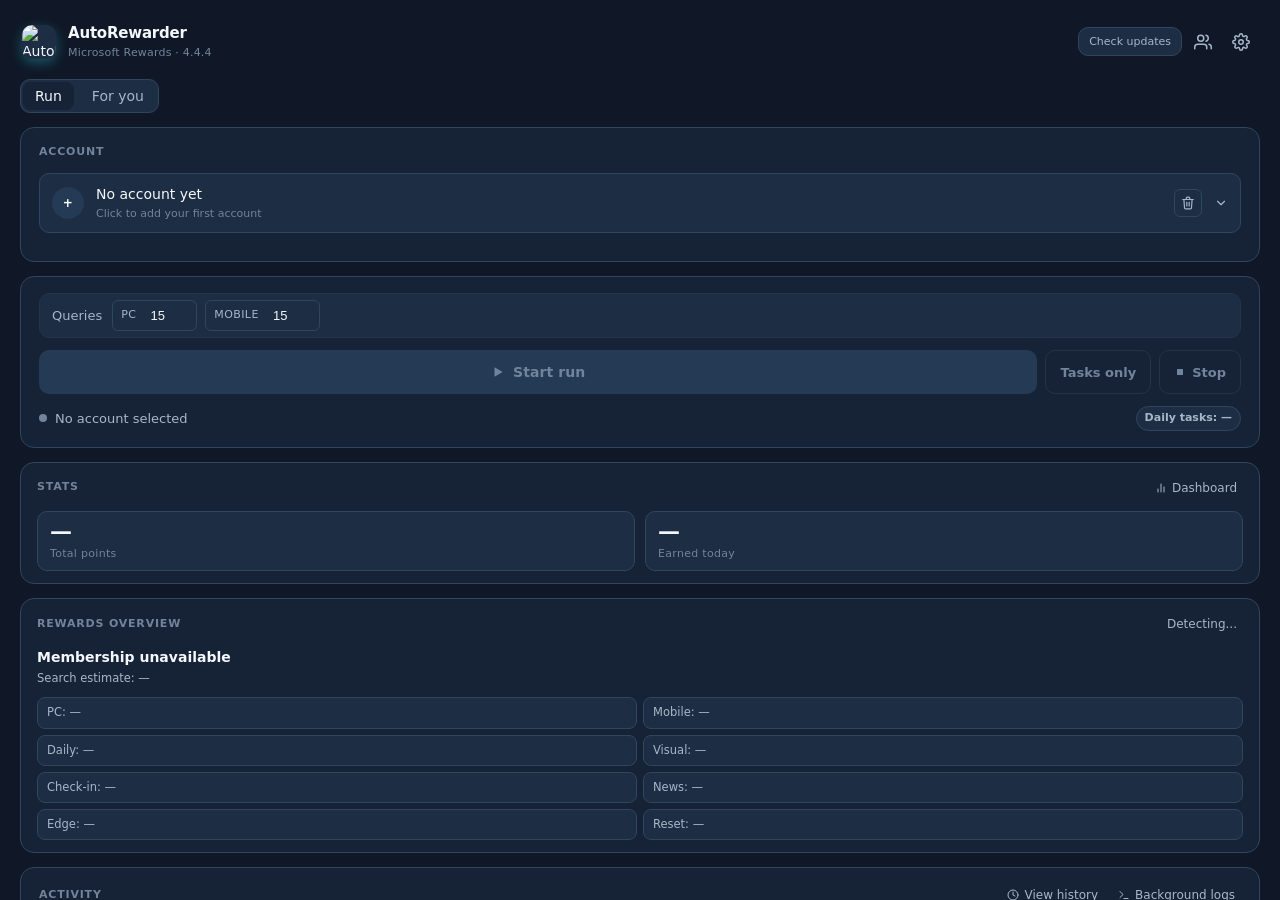
==== commit 27a18de9: "fix(accounts): fix account setup getting stuck on about:blank & isolate profile cleanup (v4.4.4)" ====
--- a/gui/index.html
+++ b/gui/index.html
@@ -19,7 +19,7 @@
         </div>
         <div class="brand-text">
           <h1>AutoRewarder</h1>
-          <span class="brand-sub" id="app_version">Microsoft Rewards · 4.4.3</span>
+          <span class="brand-sub" id="app_version">Microsoft Rewards · 4.4.4</span>
         </div>
       </div>
 
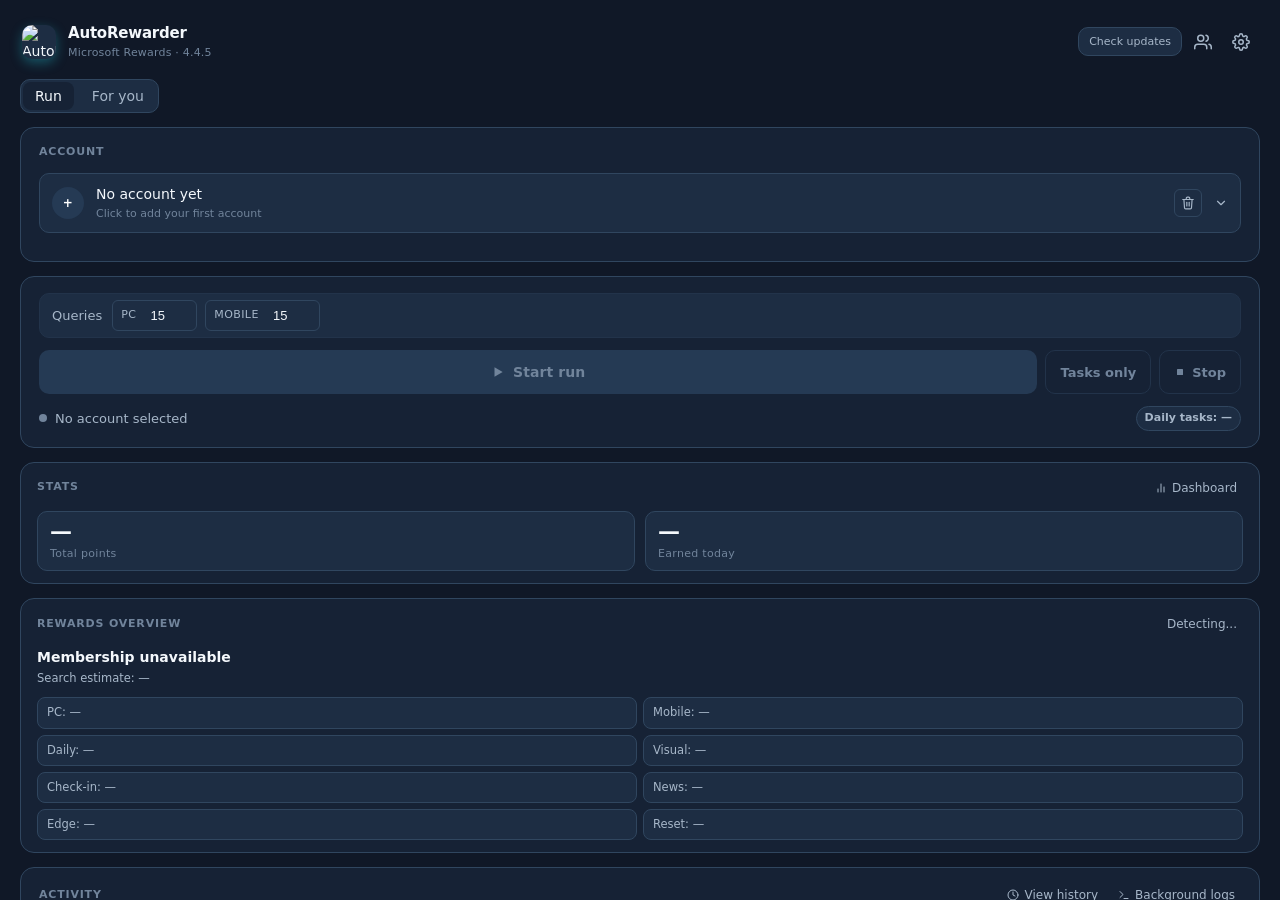
==== commit d69fb87d: "v4.4.5: auto-install phone updates with live progress, fix unlink button, and live-sync PC language/" ====
--- a/gui/index.html
+++ b/gui/index.html
@@ -19,7 +19,7 @@
         </div>
         <div class="brand-text">
           <h1>AutoRewarder</h1>
-          <span class="brand-sub" id="app_version">Microsoft Rewards · 4.4.4</span>
+          <span class="brand-sub" id="app_version">Microsoft Rewards · 4.4.5</span>
         </div>
       </div>
 
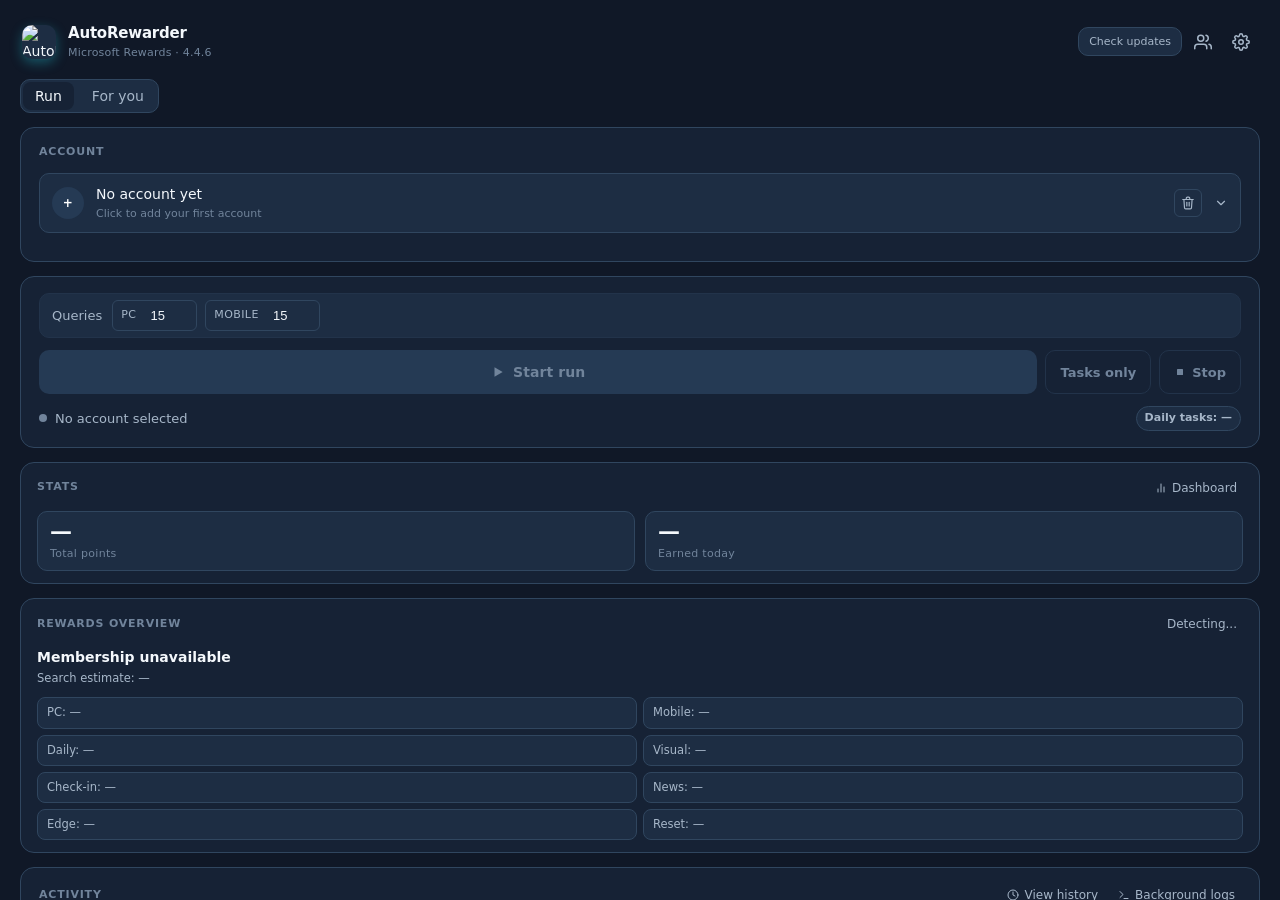
==== commit e34dad83: "v4.4.6: fix PC stats reset modal & chart clearing, run mobile Bing tasks in background with real 3.8" ====
--- a/gui/index.html
+++ b/gui/index.html
@@ -19,7 +19,7 @@
         </div>
         <div class="brand-text">
           <h1>AutoRewarder</h1>
-          <span class="brand-sub" id="app_version">Microsoft Rewards · 4.4.5</span>
+          <span class="brand-sub" id="app_version">Microsoft Rewards · 4.4.6</span>
         </div>
       </div>
 
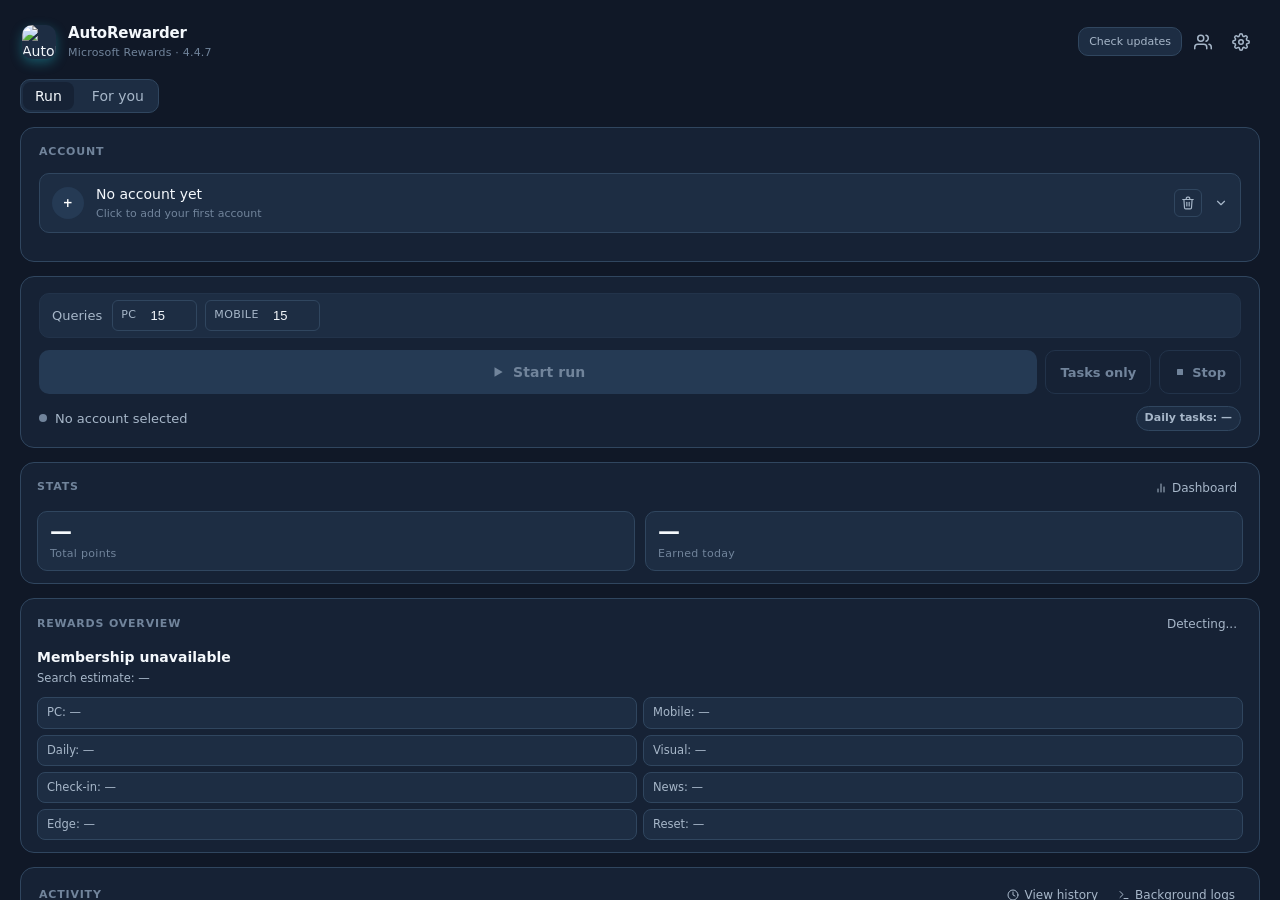
==== commit 4b2d14cc: "v4.4.7: stop phone auto-disconnect on PC open/account switch, add official OAuth DAPI check-in/news " ====
--- a/gui/index.html
+++ b/gui/index.html
@@ -19,7 +19,7 @@
         </div>
         <div class="brand-text">
           <h1>AutoRewarder</h1>
-          <span class="brand-sub" id="app_version">Microsoft Rewards · 4.4.6</span>
+          <span class="brand-sub" id="app_version">Microsoft Rewards · 4.4.7</span>
         </div>
       </div>
 
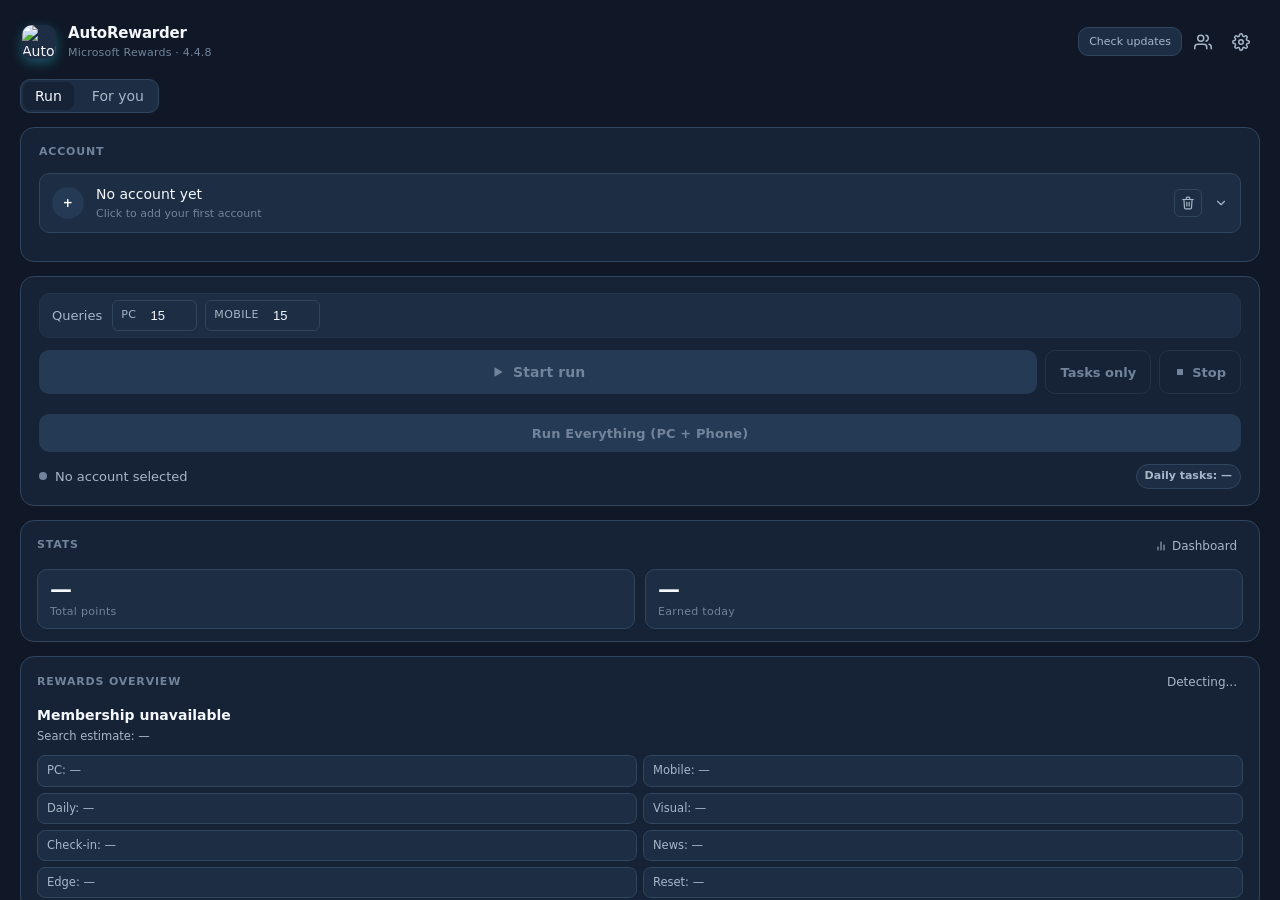
==== commit 6bc7d49d: "v4.4.8: add Run Everything (PC + Phone) master button in both apps and automatic daily phone schedul" ====
--- a/gui/index.html
+++ b/gui/index.html
@@ -19,7 +19,7 @@
         </div>
         <div class="brand-text">
           <h1>AutoRewarder</h1>
-          <span class="brand-sub" id="app_version">Microsoft Rewards · 4.4.7</span>
+          <span class="brand-sub" id="app_version">Microsoft Rewards · 4.4.8</span>
         </div>
       </div>
 
@@ -127,6 +127,11 @@
             <rect x="6" y="6" width="12" height="12" rx="1"></rect>
           </svg>
           <span class="stop-label" data-i18n="run.stop">Stop</span>
+        </button>
+      </div>
+      <div style="margin-top: 8px;">
+        <button id="run_everything_btn" class="primary-btn-lg" type="button" onclick="start_everything()" disabled style="width:100%;height:38px;font-size:13px;" data-i18n="run.everything">
+          Run Everything (PC + Phone)
         </button>
       </div>
       <p class="run-block-reason" id="run_block_reason" hidden></p>
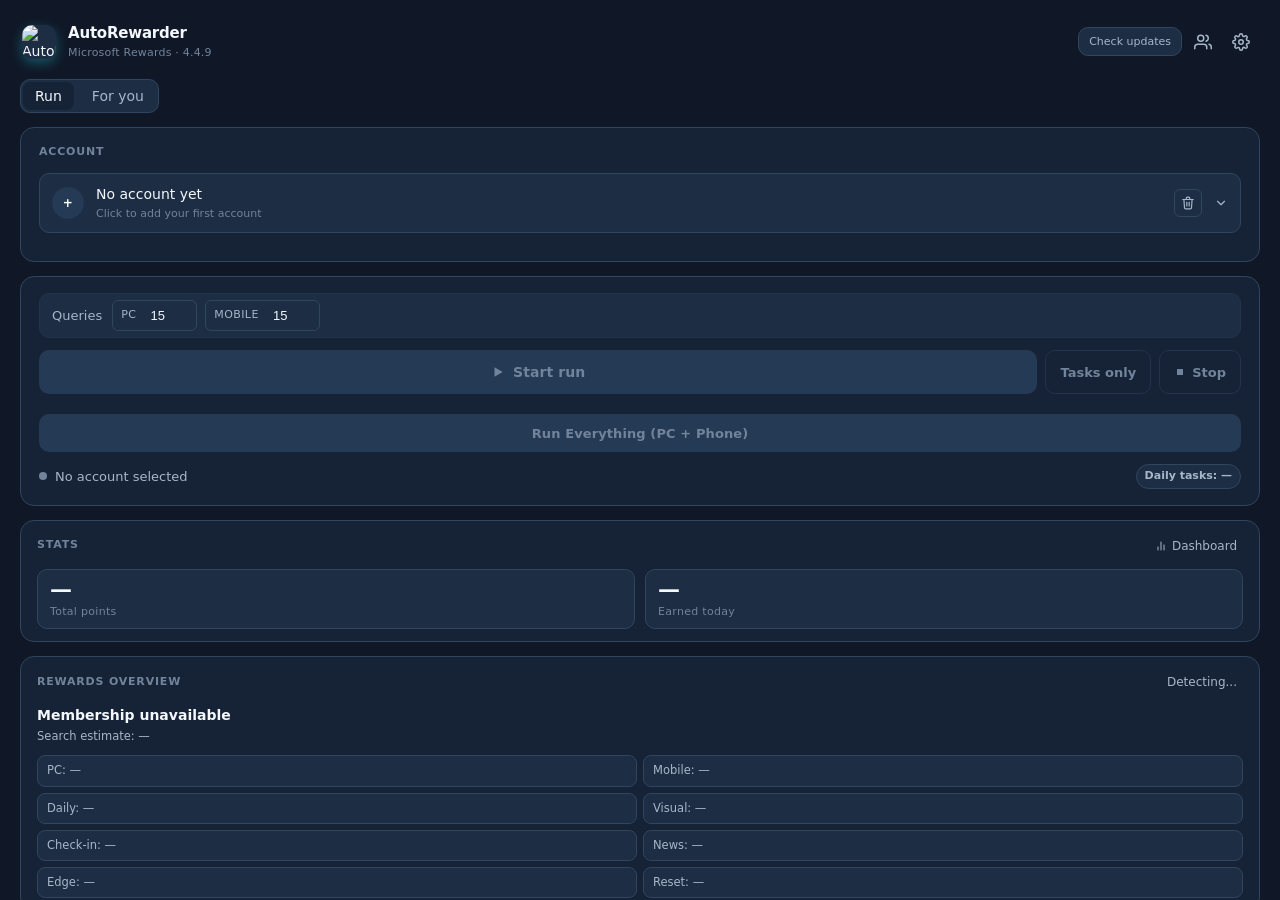
==== commit de3602ad: "v4.4.9: add phone points (Check-in, News, Daily Set) to PC dashboard chart & live-refresh Statistics" ====
--- a/gui/index.html
+++ b/gui/index.html
@@ -19,7 +19,7 @@
         </div>
         <div class="brand-text">
           <h1>AutoRewarder</h1>
-          <span class="brand-sub" id="app_version">Microsoft Rewards · 4.4.8</span>
+          <span class="brand-sub" id="app_version">Microsoft Rewards · 4.4.9</span>
         </div>
       </div>
 
